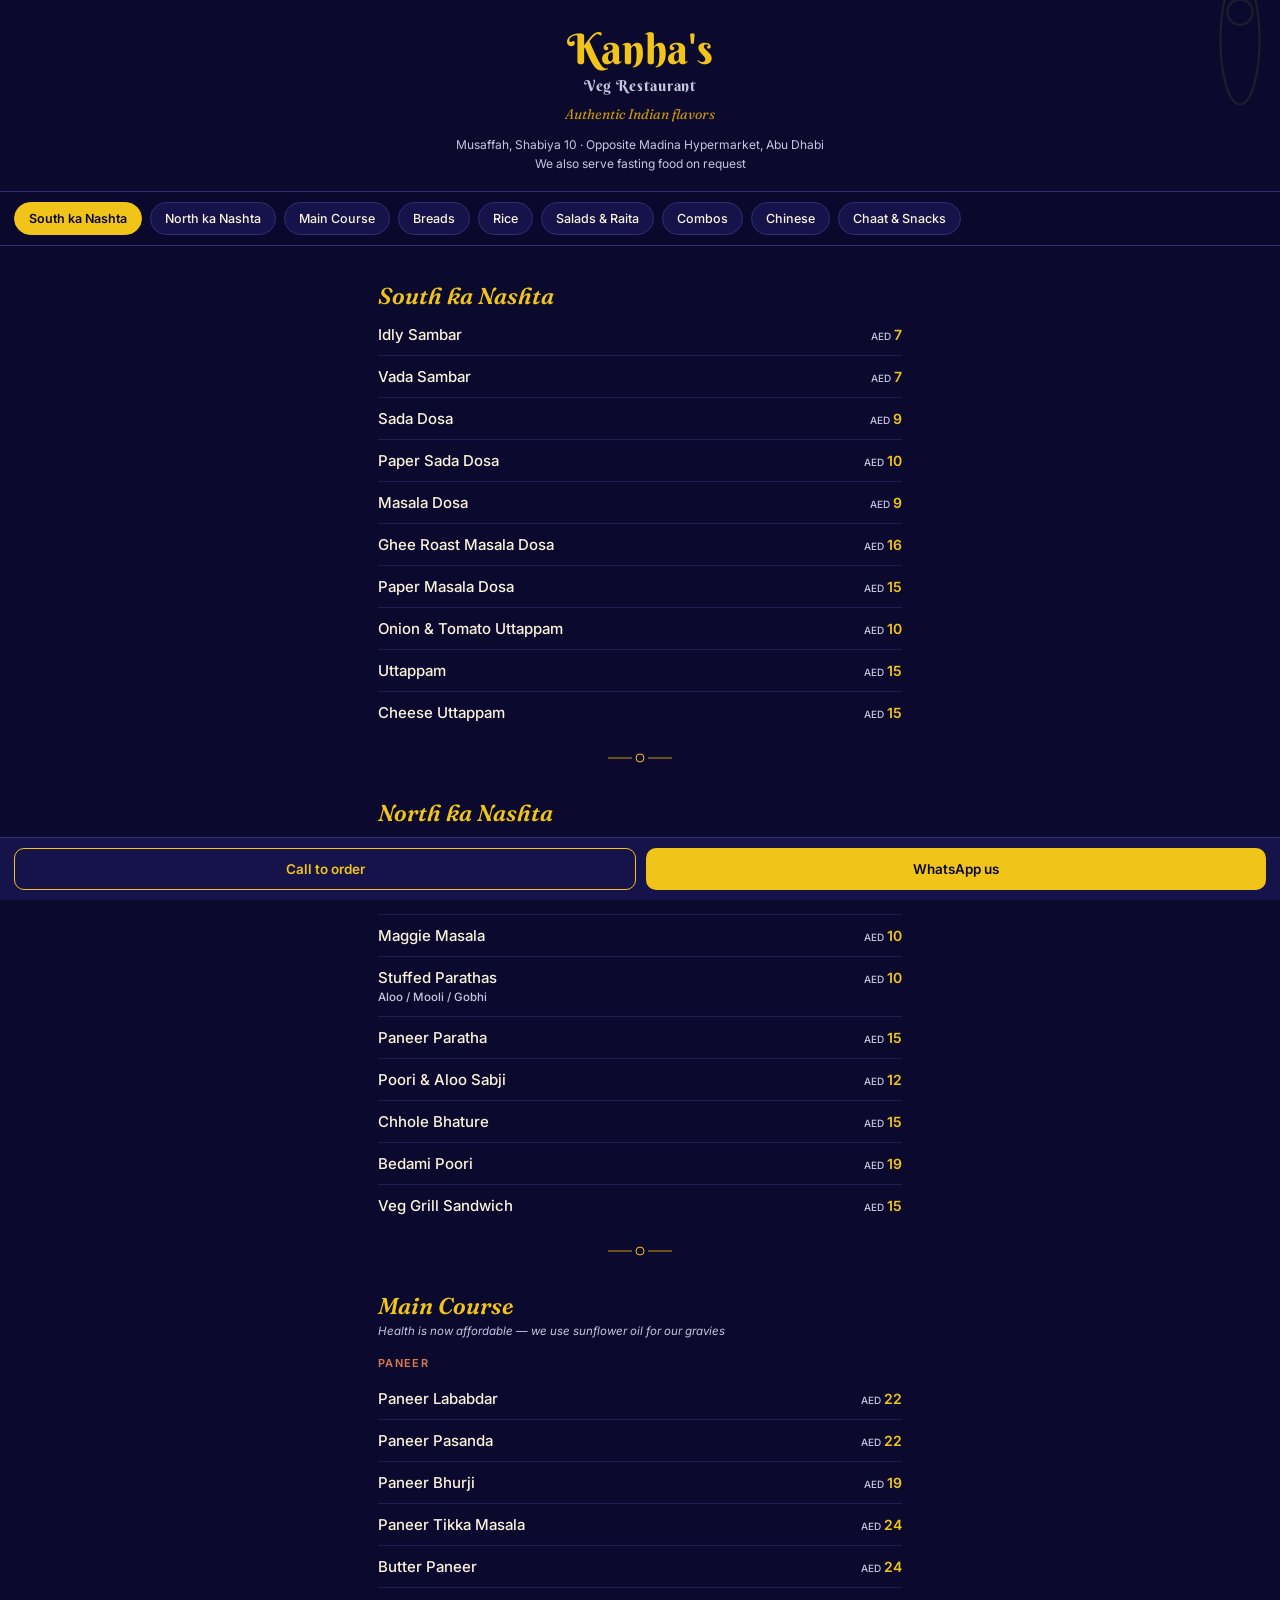
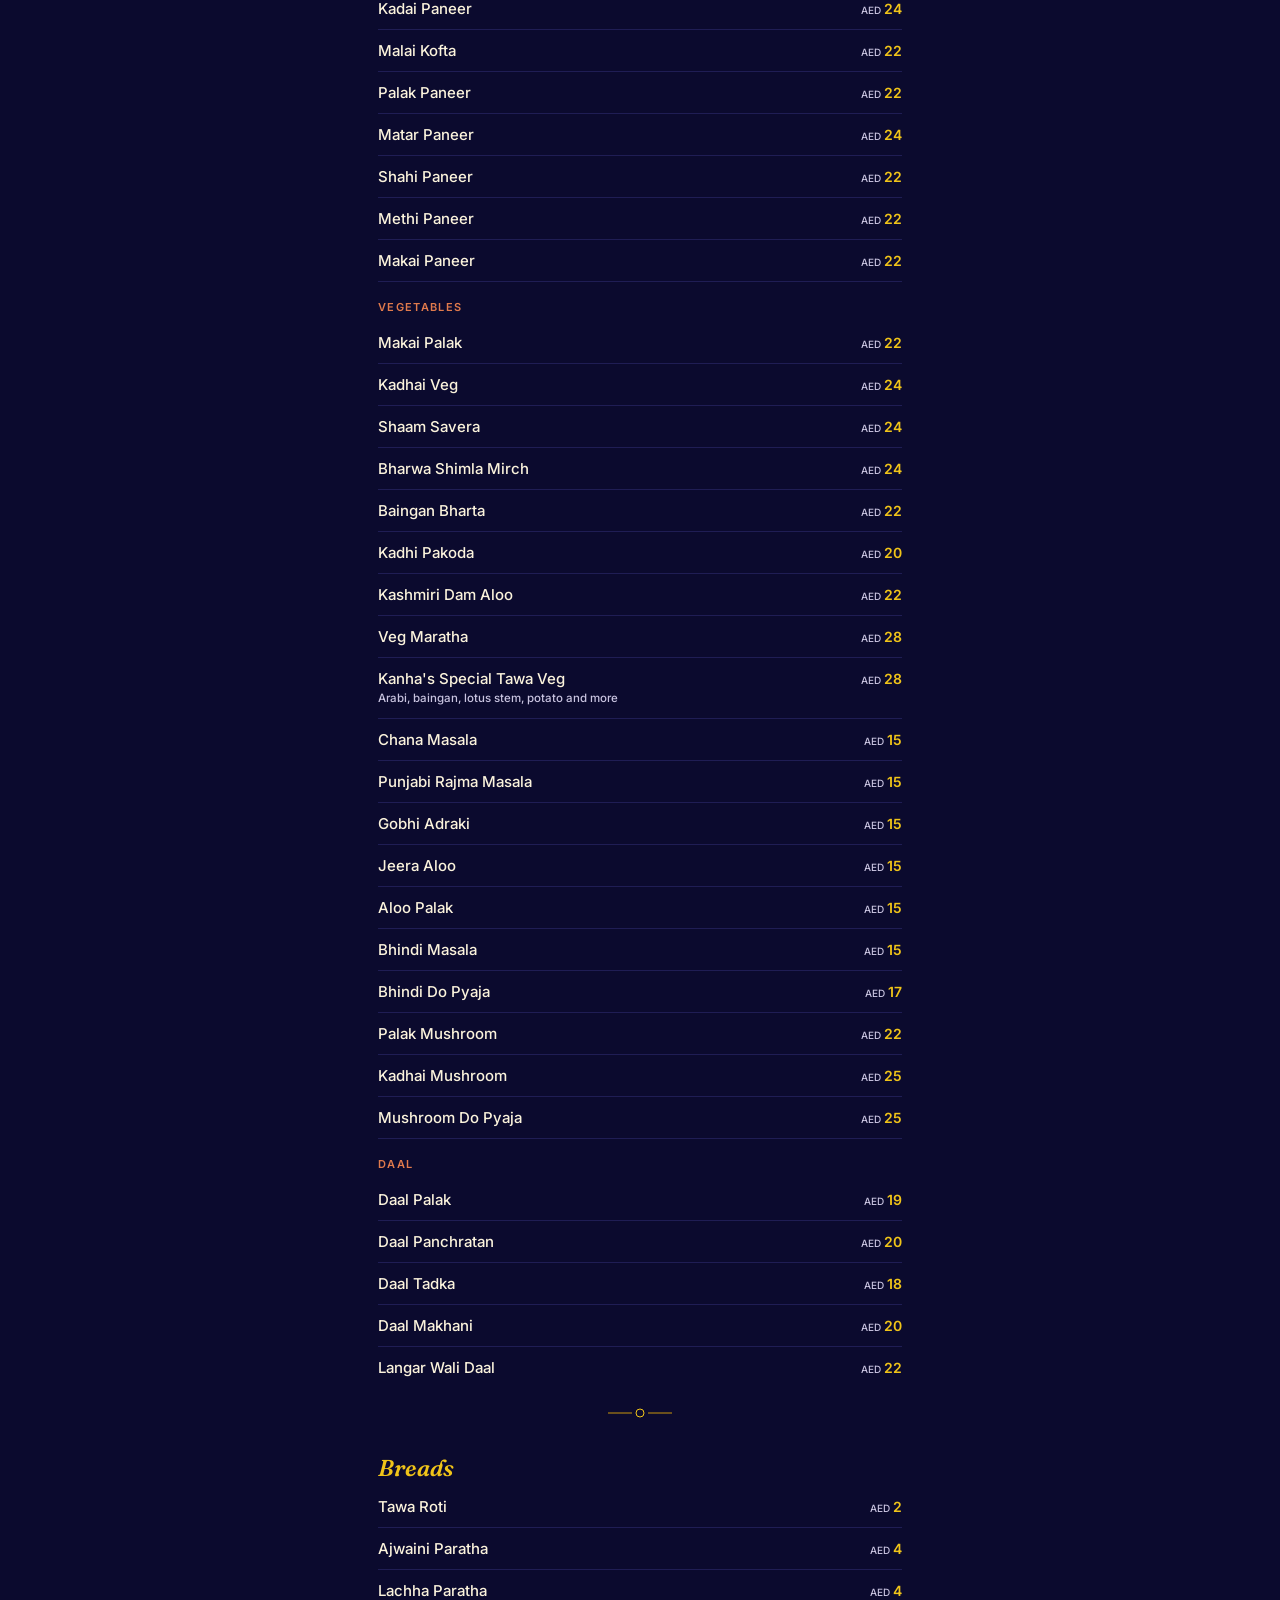
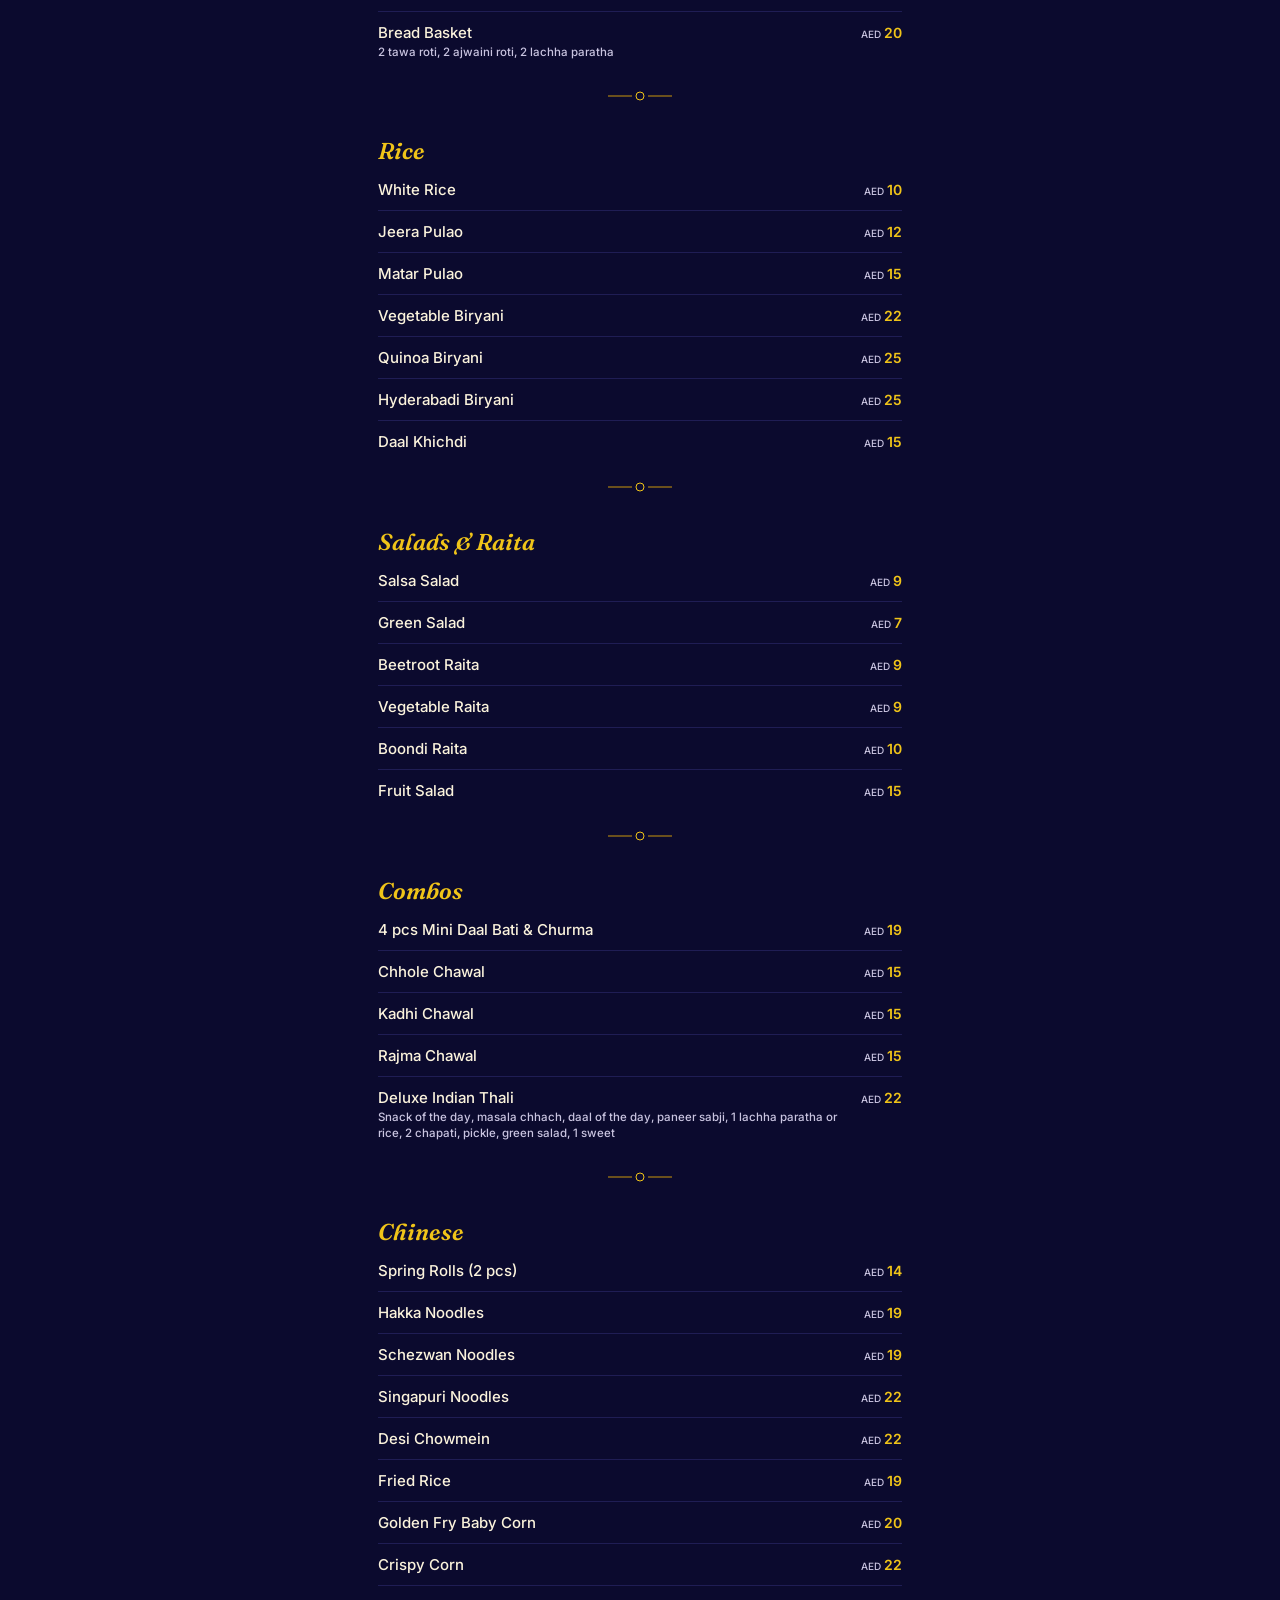
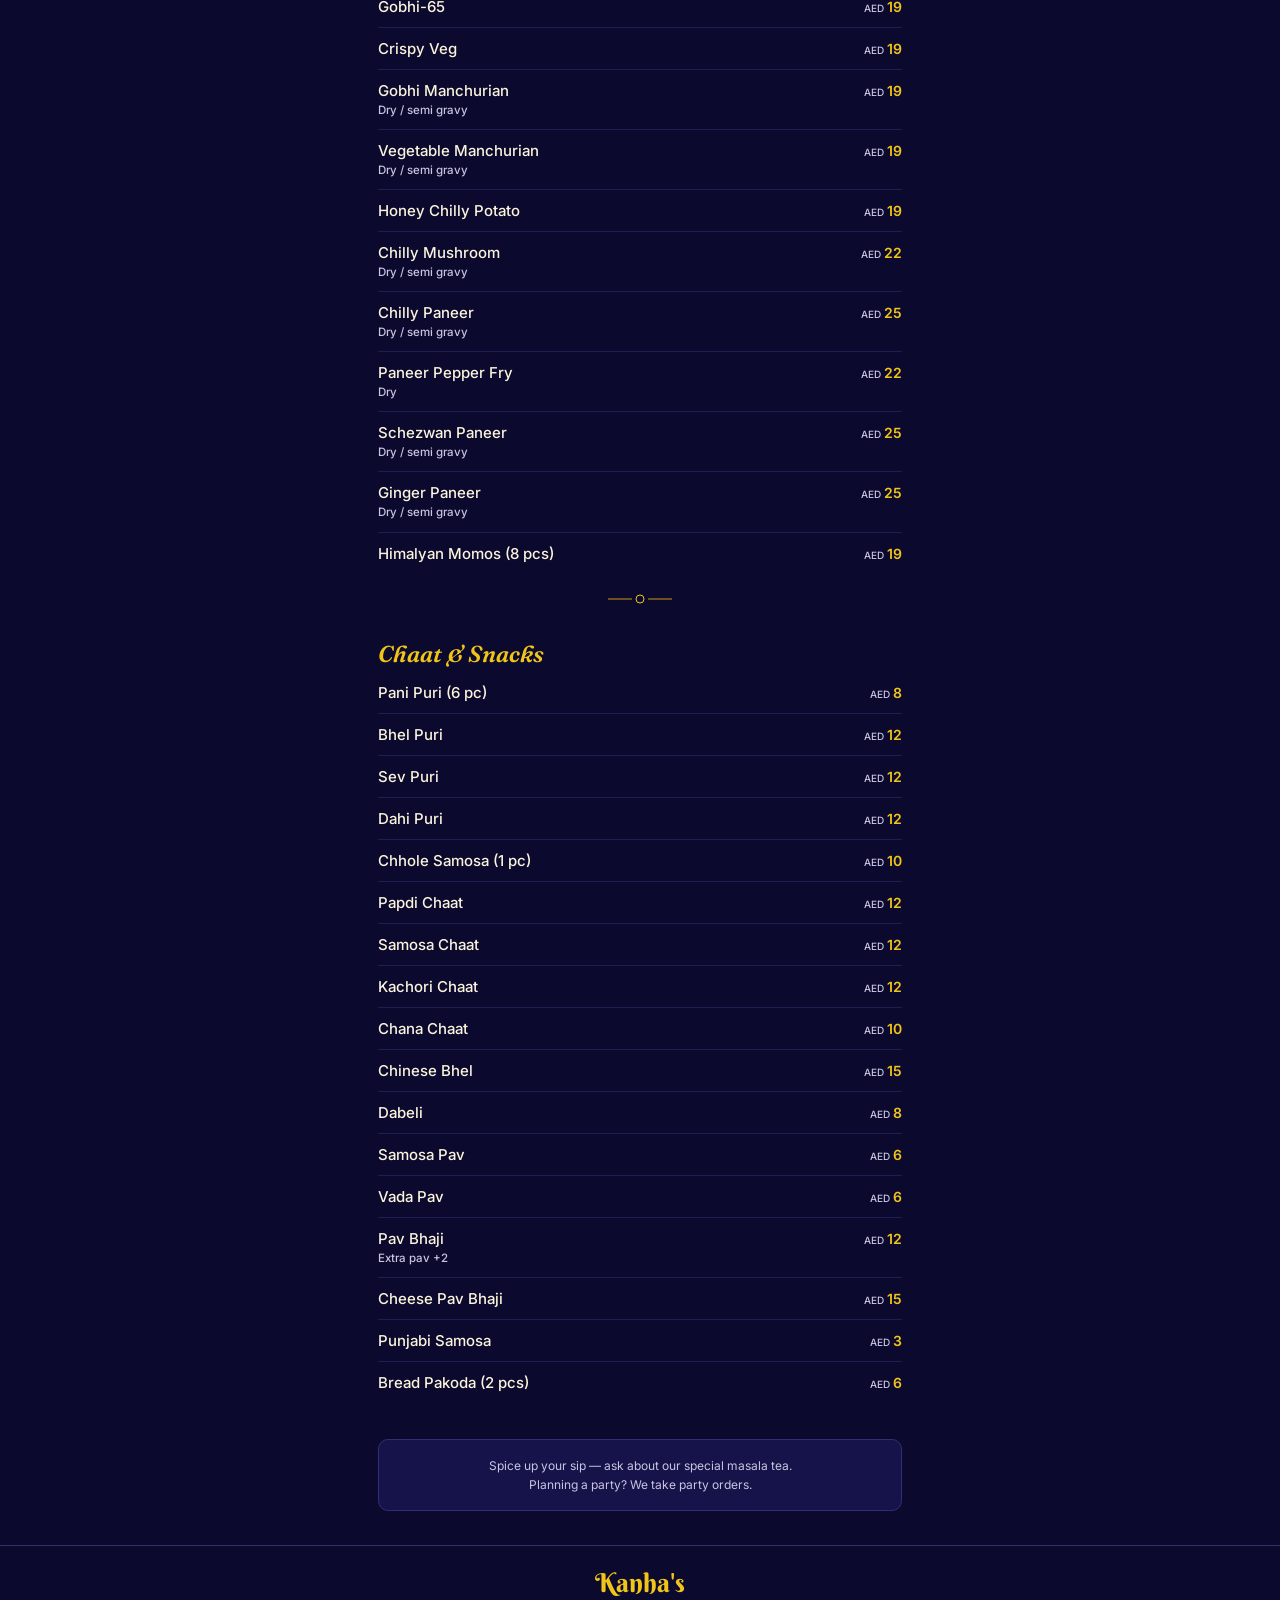
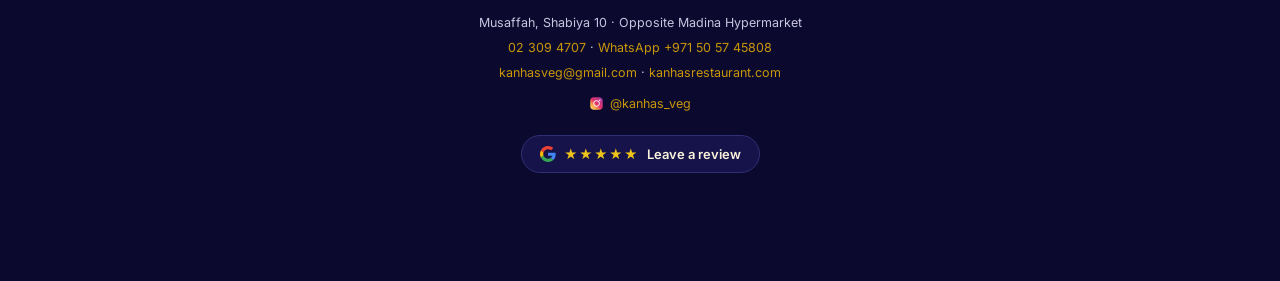
==== Index.html @ 9660e49a "Rename Index.html.html to Index.html" ====
<!DOCTYPE html>
<html lang="en">
<head>
<meta charset="UTF-8">
<meta name="viewport" content="width=device-width, initial-scale=1.0, maximum-scale=1.0">
<title>Kanha's Veg Restaurant — Menu</title>
<link rel="preconnect" href="https://fonts.googleapis.com">
<link rel="preconnect" href="https://fonts.gstatic.com" crossorigin>
<link href="https://fonts.googleapis.com/css2?family=Berkshire+Swash&family=Fraunces:ital,wght@0,500;0,600;1,500;1,600&family=Inter:wght@400;500;600;700&display=swap" rel="stylesheet">
<style>
  :root{
    --navy:#0B0A2E;
    --navy-mid:#15134A;
    --navy-line:#312F73;
    --gold:#F0C419;
    --gold-deep:#C9960A;
    --cream:#FBF3DC;
    --cream-dim:#C9C4E0;
    --coral:#E07A4C;
  }
  *{box-sizing:border-box; margin:0; padding:0;}
  html{scroll-behavior:smooth;}
  body{
    background:var(--navy);
    color:var(--cream);
    font-family:'Inter', sans-serif;
    padding-bottom:76px;
    -webkit-font-smoothing:antialiased;
  }
  a{color:inherit; text-decoration:none;}

  /* ---------- Header ---------- */
  header{
    padding:28px 20px 18px;
    text-align:center;
    border-bottom:1px solid var(--navy-line);
    position:relative;
    overflow:hidden;
  }
  .feather{
    position:absolute; top:-30px; right:-30px; width:140px; height:140px;
    opacity:0.10; pointer-events:none;
  }
  .brand-name{
    font-family:'Berkshire Swash', cursive;
    font-weight:400;
    font-size:42px;
    color:var(--gold);
    line-height:1;
  }
  .brand-sub{
    font-family:'Berkshire Swash', cursive;
    font-size:15px;
    letter-spacing:0.06em;
    text-transform:none;
    color:var(--cream-dim);
    margin-top:6px;
  }
  .brand-tagline{
    font-family:'Fraunces', serif;
    font-style:italic;
    font-size:14px;
    color:var(--gold-deep);
    margin-top:10px;
  }
  .brand-address{
    font-size:12px;
    color:var(--cream-dim);
    margin-top:12px;
    line-height:1.6;
  }

  /* ---------- Divider ---------- */
  .divider{
    display:flex; align-items:center; justify-content:center;
    padding:18px 0 6px;
  }
  .divider svg{ width:64px; height:14px; }

  /* ---------- Sticky category nav ---------- */
  nav.catnav{
    position:sticky; top:0; z-index:20;
    background:rgba(11,10,46,0.96);
    backdrop-filter:blur(6px);
    border-bottom:1px solid var(--navy-line);
    padding:10px 0;
  }
  .catnav-scroll{
    display:flex; gap:8px;
    overflow-x:auto;
    padding:0 14px;
    scrollbar-width:none;
  }
  .catnav-scroll::-webkit-scrollbar{display:none;}
  .cat-pill{
    flex:0 0 auto;
    font-size:12.5px;
    font-weight:500;
    color:var(--cream);
    background:var(--navy-mid);
    border:1px solid var(--navy-line);
    padding:8px 14px;
    border-radius:20px;
    white-space:nowrap;
  }
  .cat-pill.active{
    background:var(--gold);
    color:var(--navy);
    border-color:var(--gold);
    font-weight:600;
  }

  /* ---------- Section ---------- */
  main{ padding:8px 18px 10px; max-width:560px; margin:0 auto; }
  section.category{
    padding-top:28px;
    scroll-margin-top:64px;
  }
  .cat-header{
    display:flex; align-items:baseline; gap:10px;
    margin-bottom:4px;
  }
  .cat-title{
    font-family:'Fraunces', serif;
    font-style:italic;
    font-weight:600;
    font-size:23px;
    color:var(--gold);
  }
  .cat-note{
    font-size:11.5px;
    color:var(--cream-dim);
    margin-bottom:14px;
    font-style:italic;
  }
  .subgroup-title{
    font-size:11px;
    letter-spacing:0.12em;
    text-transform:uppercase;
    color:var(--coral);
    font-weight:600;
    margin:18px 0 8px;
  }

  .item-row{
    display:flex;
    justify-content:space-between;
    align-items:flex-start;
    gap:12px;
    padding:11px 0;
    border-bottom:1px solid rgba(49,47,115,0.55);
  }
  .item-row:last-child{ border-bottom:none; }
  .item-name{
    font-size:15px;
    font-weight:500;
    color:var(--cream);
  }
  .item-desc{
    font-size:11.5px;
    color:var(--cream-dim);
    margin-top:2px;
    line-height:1.4;
  }
  .item-price{
    font-size:14px;
    font-weight:600;
    color:var(--gold);
    white-space:nowrap;
    padding-top:1px;
  }
  .item-price::before{
    content:"AED ";
    font-size:10px;
    font-weight:500;
    color:var(--cream-dim);
  }

  /* ---------- Footer note ---------- */
  .footnote{
    margin-top:36px;
    padding:16px 14px;
    background:var(--navy-mid);
    border:1px solid var(--navy-line);
    border-radius:10px;
    font-size:12px;
    color:var(--cream-dim);
    text-align:center;
    line-height:1.6;
  }
  footer{
    margin-top:24px;
    padding:24px 20px 32px;
    text-align:center;
    border-top:1px solid var(--navy-line);
  }
  footer .brand-name{ font-size:26px; }
  .footer-links{
    margin-top:14px;
    font-size:12.5px;
    color:var(--cream-dim);
    line-height:2;
  }
  .footer-links a{ color:var(--gold-deep); }

  .insta-link{
    display:inline-flex;
    align-items:center;
    gap:6px;
    margin-top:6px;
  }
  .insta-icon{ width:15px; height:15px; flex:0 0 auto; }

  .review-badge{
    display:inline-flex;
    align-items:center;
    gap:8px;
    margin-top:16px;
    padding:10px 18px;
    background:var(--navy-mid);
    border:1px solid var(--navy-line);
    border-radius:24px;
    font-size:13px;
    font-weight:600;
    color:var(--cream);
    transition:border-color 0.2s;
  }
  .review-badge:active{ border-color:var(--gold); }
  .google-g{ width:16px; height:16px; flex:0 0 auto; }
  .review-stars{
    color:var(--gold);
    font-size:13px;
    letter-spacing:1px;
  }
  .review-text{ color:var(--cream); }

  /* ---------- Sticky bottom action bar ---------- */
  .action-bar{
    position:fixed; bottom:0; left:0; right:0; z-index:30;
    display:flex;
    background:var(--navy-mid);
    border-top:1px solid var(--navy-line);
    padding:10px 14px;
    gap:10px;
  }
  .action-btn{
    flex:1;
    display:flex; align-items:center; justify-content:center; gap:8px;
    padding:12px 0;
    border-radius:10px;
    font-size:13.5px;
    font-weight:600;
  }
  .action-btn.call{
    background:transparent;
    border:1px solid var(--gold);
    color:var(--gold);
  }
  .action-btn.whatsapp{
    background:var(--gold);
    color:var(--navy);
  }
</style>
</head>
<body>

<header>
  <svg class="feather" viewBox="0 0 100 100" fill="none" xmlns="http://www.w3.org/2000/svg">
    <ellipse cx="50" cy="50" rx="14" ry="46" stroke="#F0C419" stroke-width="1.5"/>
    <circle cx="50" cy="30" r="9" stroke="#F0C419" stroke-width="1.5"/>
  </svg>
  <div class="brand-name">Kanha's</div>
  <div class="brand-sub">Veg Restaurant</div>
  <div class="brand-tagline">Authentic Indian flavors</div>
  <div class="brand-address">
    Musaffah, Shabiya 10 &middot; Opposite Madina Hypermarket, Abu Dhabi<br>
    We also serve fasting food on request
  </div>
</header>

<nav class="catnav">
  <div class="catnav-scroll" id="catnavScroll">
    <a href="#south-nashta" class="cat-pill">South ka Nashta</a>
    <a href="#north-nashta" class="cat-pill">North ka Nashta</a>
    <a href="#main-course" class="cat-pill">Main Course</a>
    <a href="#breads" class="cat-pill">Breads</a>
    <a href="#rice" class="cat-pill">Rice</a>
    <a href="#salads" class="cat-pill">Salads &amp; Raita</a>
    <a href="#combos" class="cat-pill">Combos</a>
    <a href="#chinese" class="cat-pill">Chinese</a>
    <a href="#chaat" class="cat-pill">Chaat &amp; Snacks</a>
  </div>
</nav>

<main>

  <section class="category" id="south-nashta">
    <div class="cat-header"><span class="cat-title">South ka Nashta</span></div>
    <div class="item-row"><span class="item-name">Idly Sambar</span><span class="item-price">7</span></div>
    <div class="item-row"><span class="item-name">Vada Sambar</span><span class="item-price">7</span></div>
    <div class="item-row"><span class="item-name">Sada Dosa</span><span class="item-price">9</span></div>
    <div class="item-row"><span class="item-name">Paper Sada Dosa</span><span class="item-price">10</span></div>
    <div class="item-row"><span class="item-name">Masala Dosa</span><span class="item-price">9</span></div>
    <div class="item-row"><span class="item-name">Ghee Roast Masala Dosa</span><span class="item-price">16</span></div>
    <div class="item-row"><span class="item-name">Paper Masala Dosa</span><span class="item-price">15</span></div>
    <div class="item-row"><span class="item-name">Onion &amp; Tomato Uttappam</span><span class="item-price">10</span></div>
    <div class="item-row"><span class="item-name">Uttappam</span><span class="item-price">15</span></div>
    <div class="item-row"><span class="item-name">Cheese Uttappam</span><span class="item-price">15</span></div>
  </section>

  <div class="divider"><svg viewBox="0 0 64 14"><path d="M0 7 H24 M40 7 H64" stroke="#C9960A" stroke-width="1"/><circle cx="32" cy="7" r="4" fill="none" stroke="#F0C419" stroke-width="1"/></svg></div>

  <section class="category" id="north-nashta">
    <div class="cat-header"><span class="cat-title">North ka Nashta</span></div>
    <div class="item-row"><span class="item-name">Indori Poha</span><span class="item-price">12</span></div>
    <div class="item-row"><span class="item-name">Sevai Khichdi</span><span class="item-price">12</span></div>
    <div class="item-row"><span class="item-name">Maggie Masala</span><span class="item-price">10</span></div>
    <div class="item-row"><span class="item-name">Stuffed Parathas<div class="item-desc">Aloo / Mooli / Gobhi</div></span><span class="item-price">10</span></div>
    <div class="item-row"><span class="item-name">Paneer Paratha</span><span class="item-price">15</span></div>
    <div class="item-row"><span class="item-name">Poori &amp; Aloo Sabji</span><span class="item-price">12</span></div>
    <div class="item-row"><span class="item-name">Chhole Bhature</span><span class="item-price">15</span></div>
    <div class="item-row"><span class="item-name">Bedami Poori</span><span class="item-price">19</span></div>
    <div class="item-row"><span class="item-name">Veg Grill Sandwich</span><span class="item-price">15</span></div>
  </section>

  <div class="divider"><svg viewBox="0 0 64 14"><path d="M0 7 H24 M40 7 H64" stroke="#C9960A" stroke-width="1"/><circle cx="32" cy="7" r="4" fill="none" stroke="#F0C419" stroke-width="1"/></svg></div>

  <section class="category" id="main-course">
    <div class="cat-header"><span class="cat-title">Main Course</span></div>
    <div class="cat-note">Health is now affordable — we use sunflower oil for our gravies</div>

    <div class="subgroup-title">Paneer</div>
    <div class="item-row"><span class="item-name">Paneer Lababdar</span><span class="item-price">22</span></div>
    <div class="item-row"><span class="item-name">Paneer Pasanda</span><span class="item-price">22</span></div>
    <div class="item-row"><span class="item-name">Paneer Bhurji</span><span class="item-price">19</span></div>
    <div class="item-row"><span class="item-name">Paneer Tikka Masala</span><span class="item-price">24</span></div>
    <div class="item-row"><span class="item-name">Butter Paneer</span><span class="item-price">24</span></div>
    <div class="item-row"><span class="item-name">Kadai Paneer</span><span class="item-price">24</span></div>
    <div class="item-row"><span class="item-name">Malai Kofta</span><span class="item-price">22</span></div>
    <div class="item-row"><span class="item-name">Palak Paneer</span><span class="item-price">22</span></div>
    <div class="item-row"><span class="item-name">Matar Paneer</span><span class="item-price">24</span></div>
    <div class="item-row"><span class="item-name">Shahi Paneer</span><span class="item-price">22</span></div>
    <div class="item-row"><span class="item-name">Methi Paneer</span><span class="item-price">22</span></div>
    <div class="item-row"><span class="item-name">Makai Paneer</span><span class="item-price">22</span></div>

    <div class="subgroup-title">Vegetables</div>
    <div class="item-row"><span class="item-name">Makai Palak</span><span class="item-price">22</span></div>
    <div class="item-row"><span class="item-name">Kadhai Veg</span><span class="item-price">24</span></div>
    <div class="item-row"><span class="item-name">Shaam Savera</span><span class="item-price">24</span></div>
    <div class="item-row"><span class="item-name">Bharwa Shimla Mirch</span><span class="item-price">24</span></div>
    <div class="item-row"><span class="item-name">Baingan Bharta</span><span class="item-price">22</span></div>
    <div class="item-row"><span class="item-name">Kadhi Pakoda</span><span class="item-price">20</span></div>
    <div class="item-row"><span class="item-name">Kashmiri Dam Aloo</span><span class="item-price">22</span></div>
    <div class="item-row"><span class="item-name">Veg Maratha</span><span class="item-price">28</span></div>
    <div class="item-row"><span class="item-name">Kanha's Special Tawa Veg<div class="item-desc">Arabi, baingan, lotus stem, potato and more</div></span><span class="item-price">28</span></div>
    <div class="item-row"><span class="item-name">Chana Masala</span><span class="item-price">15</span></div>
    <div class="item-row"><span class="item-name">Punjabi Rajma Masala</span><span class="item-price">15</span></div>
    <div class="item-row"><span class="item-name">Gobhi Adraki</span><span class="item-price">15</span></div>
    <div class="item-row"><span class="item-name">Jeera Aloo</span><span class="item-price">15</span></div>
    <div class="item-row"><span class="item-name">Aloo Palak</span><span class="item-price">15</span></div>
    <div class="item-row"><span class="item-name">Bhindi Masala</span><span class="item-price">15</span></div>
    <div class="item-row"><span class="item-name">Bhindi Do Pyaja</span><span class="item-price">17</span></div>
    <div class="item-row"><span class="item-name">Palak Mushroom</span><span class="item-price">22</span></div>
    <div class="item-row"><span class="item-name">Kadhai Mushroom</span><span class="item-price">25</span></div>
    <div class="item-row"><span class="item-name">Mushroom Do Pyaja</span><span class="item-price">25</span></div>

    <div class="subgroup-title">Daal</div>
    <div class="item-row"><span class="item-name">Daal Palak</span><span class="item-price">19</span></div>
    <div class="item-row"><span class="item-name">Daal Panchratan</span><span class="item-price">20</span></div>
    <div class="item-row"><span class="item-name">Daal Tadka</span><span class="item-price">18</span></div>
    <div class="item-row"><span class="item-name">Daal Makhani</span><span class="item-price">20</span></div>
    <div class="item-row"><span class="item-name">Langar Wali Daal</span><span class="item-price">22</span></div>
  </section>

  <div class="divider"><svg viewBox="0 0 64 14"><path d="M0 7 H24 M40 7 H64" stroke="#C9960A" stroke-width="1"/><circle cx="32" cy="7" r="4" fill="none" stroke="#F0C419" stroke-width="1"/></svg></div>

  <section class="category" id="breads">
    <div class="cat-header"><span class="cat-title">Breads</span></div>
    <div class="item-row"><span class="item-name">Tawa Roti</span><span class="item-price">2</span></div>
    <div class="item-row"><span class="item-name">Ajwaini Paratha</span><span class="item-price">4</span></div>
    <div class="item-row"><span class="item-name">Lachha Paratha</span><span class="item-price">4</span></div>
    <div class="item-row"><span class="item-name">Bread Basket<div class="item-desc">2 tawa roti, 2 ajwaini roti, 2 lachha paratha</div></span><span class="item-price">20</span></div>
  </section>

  <div class="divider"><svg viewBox="0 0 64 14"><path d="M0 7 H24 M40 7 H64" stroke="#C9960A" stroke-width="1"/><circle cx="32" cy="7" r="4" fill="none" stroke="#F0C419" stroke-width="1"/></svg></div>

  <section class="category" id="rice">
    <div class="cat-header"><span class="cat-title">Rice</span></div>
    <div class="item-row"><span class="item-name">White Rice</span><span class="item-price">10</span></div>
    <div class="item-row"><span class="item-name">Jeera Pulao</span><span class="item-price">12</span></div>
    <div class="item-row"><span class="item-name">Matar Pulao</span><span class="item-price">15</span></div>
    <div class="item-row"><span class="item-name">Vegetable Biryani</span><span class="item-price">22</span></div>
    <div class="item-row"><span class="item-name">Quinoa Biryani</span><span class="item-price">25</span></div>
    <div class="item-row"><span class="item-name">Hyderabadi Biryani</span><span class="item-price">25</span></div>
    <div class="item-row"><span class="item-name">Daal Khichdi</span><span class="item-price">15</span></div>
  </section>

  <div class="divider"><svg viewBox="0 0 64 14"><path d="M0 7 H24 M40 7 H64" stroke="#C9960A" stroke-width="1"/><circle cx="32" cy="7" r="4" fill="none" stroke="#F0C419" stroke-width="1"/></svg></div>

  <section class="category" id="salads">
    <div class="cat-header"><span class="cat-title">Salads &amp; Raita</span></div>
    <div class="item-row"><span class="item-name">Salsa Salad</span><span class="item-price">9</span></div>
    <div class="item-row"><span class="item-name">Green Salad</span><span class="item-price">7</span></div>
    <div class="item-row"><span class="item-name">Beetroot Raita</span><span class="item-price">9</span></div>
    <div class="item-row"><span class="item-name">Vegetable Raita</span><span class="item-price">9</span></div>
    <div class="item-row"><span class="item-name">Boondi Raita</span><span class="item-price">10</span></div>
    <div class="item-row"><span class="item-name">Fruit Salad</span><span class="item-price">15</span></div>
  </section>

  <div class="divider"><svg viewBox="0 0 64 14"><path d="M0 7 H24 M40 7 H64" stroke="#C9960A" stroke-width="1"/><circle cx="32" cy="7" r="4" fill="none" stroke="#F0C419" stroke-width="1"/></svg></div>

  <section class="category" id="combos">
    <div class="cat-header"><span class="cat-title">Combos</span></div>
    <div class="item-row"><span class="item-name">4 pcs Mini Daal Bati &amp; Churma</span><span class="item-price">19</span></div>
    <div class="item-row"><span class="item-name">Chhole Chawal</span><span class="item-price">15</span></div>
    <div class="item-row"><span class="item-name">Kadhi Chawal</span><span class="item-price">15</span></div>
    <div class="item-row"><span class="item-name">Rajma Chawal</span><span class="item-price">15</span></div>
    <div class="item-row"><span class="item-name">Deluxe Indian Thali<div class="item-desc">Snack of the day, masala chhach, daal of the day, paneer sabji, 1 lachha paratha or rice, 2 chapati, pickle, green salad, 1 sweet</div></span><span class="item-price">22</span></div>
  </section>

  <div class="divider"><svg viewBox="0 0 64 14"><path d="M0 7 H24 M40 7 H64" stroke="#C9960A" stroke-width="1"/><circle cx="32" cy="7" r="4" fill="none" stroke="#F0C419" stroke-width="1"/></svg></div>

  <section class="category" id="chinese">
    <div class="cat-header"><span class="cat-title">Chinese</span></div>
    <div class="item-row"><span class="item-name">Spring Rolls (2 pcs)</span><span class="item-price">14</span></div>
    <div class="item-row"><span class="item-name">Hakka Noodles</span><span class="item-price">19</span></div>
    <div class="item-row"><span class="item-name">Schezwan Noodles</span><span class="item-price">19</span></div>
    <div class="item-row"><span class="item-name">Singapuri Noodles</span><span class="item-price">22</span></div>
    <div class="item-row"><span class="item-name">Desi Chowmein</span><span class="item-price">22</span></div>
    <div class="item-row"><span class="item-name">Fried Rice</span><span class="item-price">19</span></div>
    <div class="item-row"><span class="item-name">Golden Fry Baby Corn</span><span class="item-price">20</span></div>
    <div class="item-row"><span class="item-name">Crispy Corn</span><span class="item-price">22</span></div>
    <div class="item-row"><span class="item-name">Gobhi-65</span><span class="item-price">19</span></div>
    <div class="item-row"><span class="item-name">Crispy Veg</span><span class="item-price">19</span></div>
    <div class="item-row"><span class="item-name">Gobhi Manchurian<div class="item-desc">Dry / semi gravy</div></span><span class="item-price">19</span></div>
    <div class="item-row"><span class="item-name">Vegetable Manchurian<div class="item-desc">Dry / semi gravy</div></span><span class="item-price">19</span></div>
    <div class="item-row"><span class="item-name">Honey Chilly Potato</span><span class="item-price">19</span></div>
    <div class="item-row"><span class="item-name">Chilly Mushroom<div class="item-desc">Dry / semi gravy</div></span><span class="item-price">22</span></div>
    <div class="item-row"><span class="item-name">Chilly Paneer<div class="item-desc">Dry / semi gravy</div></span><span class="item-price">25</span></div>
    <div class="item-row"><span class="item-name">Paneer Pepper Fry<div class="item-desc">Dry</div></span><span class="item-price">22</span></div>
    <div class="item-row"><span class="item-name">Schezwan Paneer<div class="item-desc">Dry / semi gravy</div></span><span class="item-price">25</span></div>
    <div class="item-row"><span class="item-name">Ginger Paneer<div class="item-desc">Dry / semi gravy</div></span><span class="item-price">25</span></div>
    <div class="item-row"><span class="item-name">Himalyan Momos (8 pcs)</span><span class="item-price">19</span></div>
  </section>

  <div class="divider"><svg viewBox="0 0 64 14"><path d="M0 7 H24 M40 7 H64" stroke="#C9960A" stroke-width="1"/><circle cx="32" cy="7" r="4" fill="none" stroke="#F0C419" stroke-width="1"/></svg></div>

  <section class="category" id="chaat">
    <div class="cat-header"><span class="cat-title">Chaat &amp; Snacks</span></div>
    <div class="item-row"><span class="item-name">Pani Puri (6 pc)</span><span class="item-price">8</span></div>
    <div class="item-row"><span class="item-name">Bhel Puri</span><span class="item-price">12</span></div>
    <div class="item-row"><span class="item-name">Sev Puri</span><span class="item-price">12</span></div>
    <div class="item-row"><span class="item-name">Dahi Puri</span><span class="item-price">12</span></div>
    <div class="item-row"><span class="item-name">Chhole Samosa (1 pc)</span><span class="item-price">10</span></div>
    <div class="item-row"><span class="item-name">Papdi Chaat</span><span class="item-price">12</span></div>
    <div class="item-row"><span class="item-name">Samosa Chaat</span><span class="item-price">12</span></div>
    <div class="item-row"><span class="item-name">Kachori Chaat</span><span class="item-price">12</span></div>
    <div class="item-row"><span class="item-name">Chana Chaat</span><span class="item-price">10</span></div>
    <div class="item-row"><span class="item-name">Chinese Bhel</span><span class="item-price">15</span></div>
    <div class="item-row"><span class="item-name">Dabeli</span><span class="item-price">8</span></div>
    <div class="item-row"><span class="item-name">Samosa Pav</span><span class="item-price">6</span></div>
    <div class="item-row"><span class="item-name">Vada Pav</span><span class="item-price">6</span></div>
    <div class="item-row"><span class="item-name">Pav Bhaji<div class="item-desc">Extra pav +2</div></span><span class="item-price">12</span></div>
    <div class="item-row"><span class="item-name">Cheese Pav Bhaji</span><span class="item-price">15</span></div>
    <div class="item-row"><span class="item-name">Punjabi Samosa</span><span class="item-price">3</span></div>
    <div class="item-row"><span class="item-name">Bread Pakoda (2 pcs)</span><span class="item-price">6</span></div>
  </section>

  <div class="footnote">
    Spice up your sip — ask about our special masala tea.<br>
    Planning a party? We take party orders.
  </div>

</main>

<footer>
  <div class="brand-name">Kanha's</div>
  <div class="footer-links">
    Musaffah, Shabiya 10 &middot; Opposite Madina Hypermarket<br>
    <a href="tel:+97123094707">02 309 4707</a> &middot; <a href="https://wa.me/971505745808">WhatsApp +971 50 57 45808</a><br>
    <a href="mailto:kanhasveg@gmail.com">kanhasveg@gmail.com</a> &middot; <a href="https://www.kanhasrestaurant.com">kanhasrestaurant.com</a><br>
    <a class="insta-link" href="https://instagram.com/kanhas_veg">
      <svg class="insta-icon" viewBox="0 0 24 24" xmlns="http://www.w3.org/2000/svg">
        <defs>
          <linearGradient id="instaGrad" x1="0%" y1="100%" x2="100%" y2="0%">
            <stop offset="0%" stop-color="#FFDC80"/>
            <stop offset="25%" stop-color="#FCAF45"/>
            <stop offset="50%" stop-color="#E1306C"/>
            <stop offset="75%" stop-color="#C13584"/>
            <stop offset="100%" stop-color="#833AB4"/>
          </linearGradient>
        </defs>
        <rect x="2" y="2" width="20" height="20" rx="6" fill="url(#instaGrad)"/>
        <circle cx="12" cy="12" r="4.6" fill="none" stroke="#fff" stroke-width="1.6"/>
        <circle cx="17.2" cy="6.8" r="1.15" fill="#fff"/>
      </svg>
      <span>@kanhas_veg</span>
    </a>
  </div>

  <a class="review-badge" href="https://g.page/r/CWvYuld3-ofTEAI/review" target="_blank" rel="noopener">
    <svg class="google-g" viewBox="0 0 48 48" xmlns="http://www.w3.org/2000/svg">
      <path fill="#EA4335" d="M24 9.5c3.54 0 6.71 1.22 9.21 3.6l6.85-6.85C35.9 2.38 30.47 0 24 0 14.62 0 6.51 5.38 2.56 13.22l7.98 6.19C12.43 13.72 17.74 9.5 24 9.5z"/>
      <path fill="#4285F4" d="M46.98 24.55c0-1.57-.15-3.09-.38-4.55H24v9.02h12.94c-.58 2.9-2.26 5.36-4.78 7.18l7.73 6c4.51-4.18 7.09-10.36 7.09-17.65z"/>
      <path fill="#FBBC05" d="M10.53 28.59c-.48-1.45-.76-2.99-.76-4.59s.27-3.14.76-4.59l-7.98-6.19C.92 16.46 0 20.12 0 24c0 3.88.92 7.54 2.56 10.78l7.97-6.19z"/>
      <path fill="#34A853" d="M24 48c6.48 0 11.93-2.13 15.89-5.81l-7.73-6c-2.15 1.45-4.92 2.3-8.16 2.3-6.26 0-11.57-4.22-13.47-9.91l-7.98 6.19C6.51 42.62 14.62 48 24 48z"/>
    </svg>
    <span class="review-stars">&#9733;&#9733;&#9733;&#9733;&#9733;</span>
    <span class="review-text">Leave a review</span>
  </a>
</footer>

<div class="action-bar">
  <a class="action-btn call" href="tel:+97123094707">Call to order</a>
  <a class="action-btn whatsapp" href="https://wa.me/971505745808">WhatsApp us</a>
</div>

<script>
  const pills = document.querySelectorAll('.cat-pill');
  const sections = document.querySelectorAll('section.category');
  const observer = new IntersectionObserver((entries) => {
    entries.forEach(entry => {
      if (entry.isIntersecting) {
        const id = entry.target.id;
        pills.forEach(p => p.classList.remove('active'));
        const match = document.querySelector('.cat-pill[href="#' + id + '"]');
        if (match) {
          match.classList.add('active');
          match.scrollIntoView({ behavior: 'smooth', inline: 'center', block: 'nearest' });
        }
      }
    });
  }, { rootMargin: '-64px 0px -70% 0px' });
  sections.forEach(s => observer.observe(s));
</script>

</body>
</html>
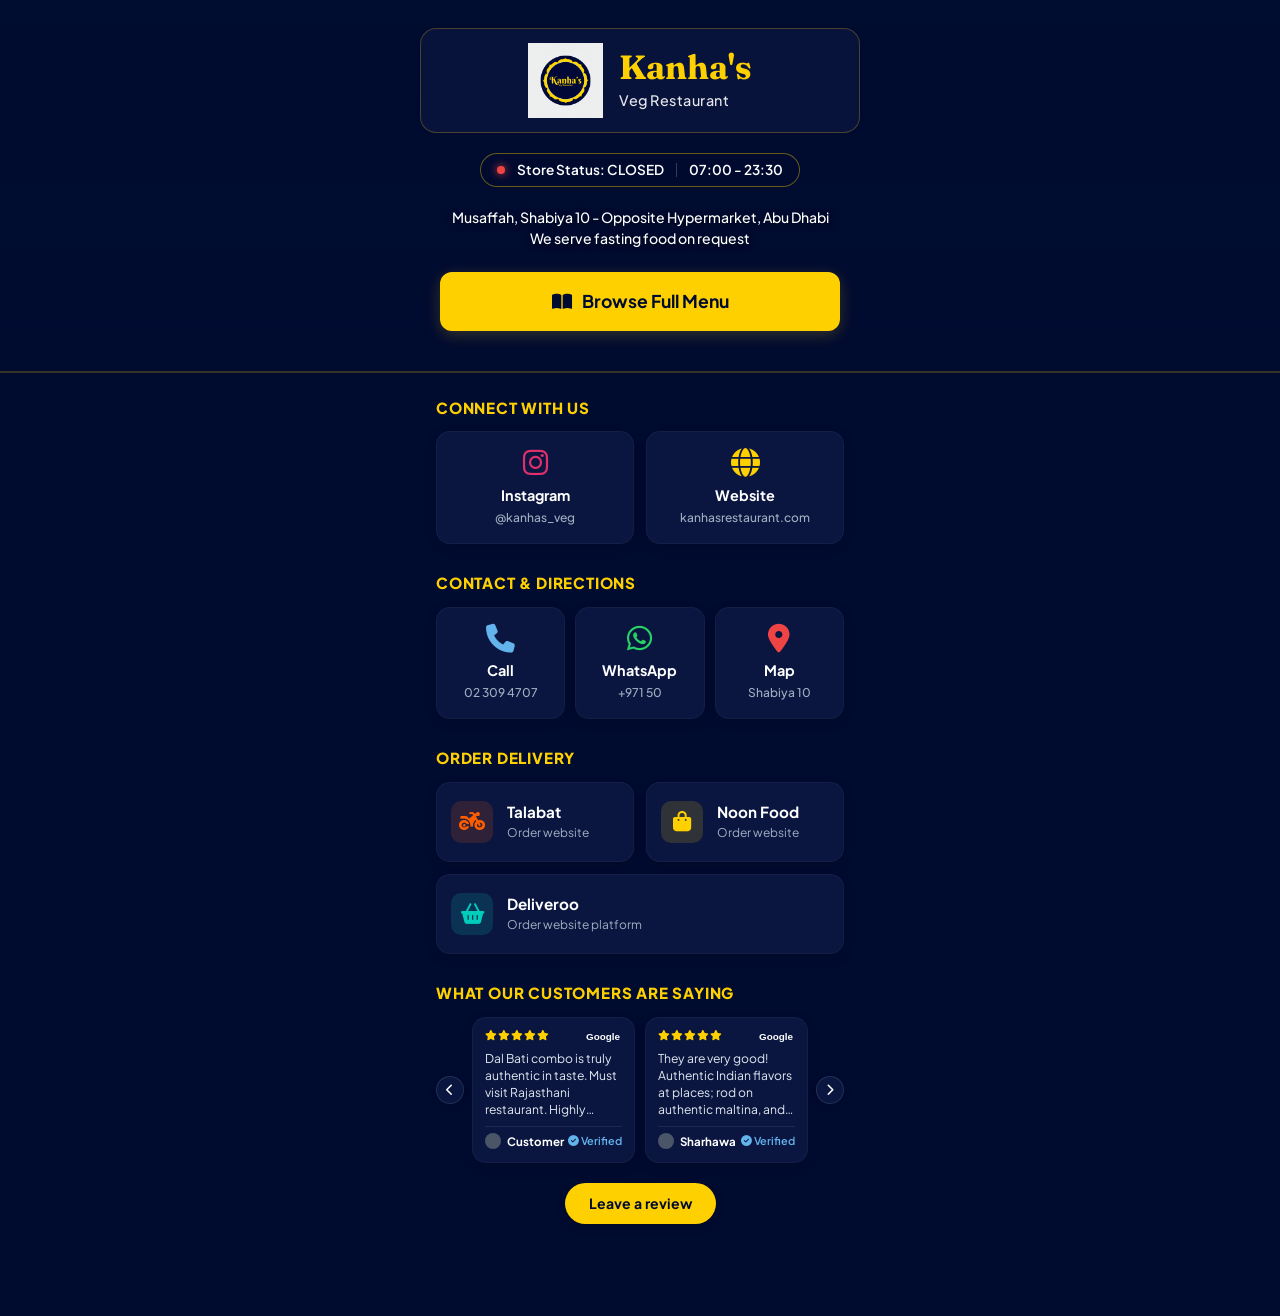
==== commit 36b6710c: "Add files via upload" ====
--- a/Index.html
+++ b/Index.html
@@ -1,538 +1,627 @@
-<!DOCTYPE html>
-<html lang="en">
-<head>
-<meta charset="UTF-8">
-<meta name="viewport" content="width=device-width, initial-scale=1.0, maximum-scale=1.0">
-<title>Kanha's Veg Restaurant — Menu</title>
-<link rel="preconnect" href="https://fonts.googleapis.com">
-<link rel="preconnect" href="https://fonts.gstatic.com" crossorigin>
-<link href="https://fonts.googleapis.com/css2?family=Berkshire+Swash&family=Fraunces:ital,wght@0,500;0,600;1,500;1,600&family=Inter:wght@400;500;600;700&display=swap" rel="stylesheet">
-<style>
-  :root{
-    --navy:#0B0A2E;
-    --navy-mid:#15134A;
-    --navy-line:#312F73;
-    --gold:#F0C419;
-    --gold-deep:#C9960A;
-    --cream:#FBF3DC;
-    --cream-dim:#C9C4E0;
-    --coral:#E07A4C;
-  }
-  *{box-sizing:border-box; margin:0; padding:0;}
-  html{scroll-behavior:smooth;}
-  body{
-    background:var(--navy);
-    color:var(--cream);
-    font-family:'Inter', sans-serif;
-    padding-bottom:76px;
-    -webkit-font-smoothing:antialiased;
-  }
-  a{color:inherit; text-decoration:none;}
-
-  /* ---------- Header ---------- */
-  header{
-    padding:28px 20px 18px;
-    text-align:center;
-    border-bottom:1px solid var(--navy-line);
-    position:relative;
-    overflow:hidden;
-  }
-  .feather{
-    position:absolute; top:-30px; right:-30px; width:140px; height:140px;
-    opacity:0.10; pointer-events:none;
-  }
-  .brand-name{
-    font-family:'Berkshire Swash', cursive;
-    font-weight:400;
-    font-size:42px;
-    color:var(--gold);
-    line-height:1;
-  }
-  .brand-sub{
-    font-family:'Berkshire Swash', cursive;
-    font-size:15px;
-    letter-spacing:0.06em;
-    text-transform:none;
-    color:var(--cream-dim);
-    margin-top:6px;
-  }
-  .brand-tagline{
-    font-family:'Fraunces', serif;
-    font-style:italic;
-    font-size:14px;
-    color:var(--gold-deep);
-    margin-top:10px;
-  }
-  .brand-address{
-    font-size:12px;
-    color:var(--cream-dim);
-    margin-top:12px;
-    line-height:1.6;
-  }
-
-  /* ---------- Divider ---------- */
-  .divider{
-    display:flex; align-items:center; justify-content:center;
-    padding:18px 0 6px;
-  }
-  .divider svg{ width:64px; height:14px; }
-
-  /* ---------- Sticky category nav ---------- */
-  nav.catnav{
-    position:sticky; top:0; z-index:20;
-    background:rgba(11,10,46,0.96);
-    backdrop-filter:blur(6px);
-    border-bottom:1px solid var(--navy-line);
-    padding:10px 0;
-  }
-  .catnav-scroll{
-    display:flex; gap:8px;
-    overflow-x:auto;
-    padding:0 14px;
-    scrollbar-width:none;
-  }
-  .catnav-scroll::-webkit-scrollbar{display:none;}
-  .cat-pill{
-    flex:0 0 auto;
-    font-size:12.5px;
-    font-weight:500;
-    color:var(--cream);
-    background:var(--navy-mid);
-    border:1px solid var(--navy-line);
-    padding:8px 14px;
-    border-radius:20px;
-    white-space:nowrap;
-  }
-  .cat-pill.active{
-    background:var(--gold);
-    color:var(--navy);
-    border-color:var(--gold);
-    font-weight:600;
-  }
-
-  /* ---------- Section ---------- */
-  main{ padding:8px 18px 10px; max-width:560px; margin:0 auto; }
-  section.category{
-    padding-top:28px;
-    scroll-margin-top:64px;
-  }
-  .cat-header{
-    display:flex; align-items:baseline; gap:10px;
-    margin-bottom:4px;
-  }
-  .cat-title{
-    font-family:'Fraunces', serif;
-    font-style:italic;
-    font-weight:600;
-    font-size:23px;
-    color:var(--gold);
-  }
-  .cat-note{
-    font-size:11.5px;
-    color:var(--cream-dim);
-    margin-bottom:14px;
-    font-style:italic;
-  }
-  .subgroup-title{
-    font-size:11px;
-    letter-spacing:0.12em;
-    text-transform:uppercase;
-    color:var(--coral);
-    font-weight:600;
-    margin:18px 0 8px;
-  }
-
-  .item-row{
-    display:flex;
-    justify-content:space-between;
-    align-items:flex-start;
-    gap:12px;
-    padding:11px 0;
-    border-bottom:1px solid rgba(49,47,115,0.55);
-  }
-  .item-row:last-child{ border-bottom:none; }
-  .item-name{
-    font-size:15px;
-    font-weight:500;
-    color:var(--cream);
-  }
-  .item-desc{
-    font-size:11.5px;
-    color:var(--cream-dim);
-    margin-top:2px;
-    line-height:1.4;
-  }
-  .item-price{
-    font-size:14px;
-    font-weight:600;
-    color:var(--gold);
-    white-space:nowrap;
-    padding-top:1px;
-  }
-  .item-price::before{
-    content:"AED ";
-    font-size:10px;
-    font-weight:500;
-    color:var(--cream-dim);
-  }
-
-  /* ---------- Footer note ---------- */
-  .footnote{
-    margin-top:36px;
-    padding:16px 14px;
-    background:var(--navy-mid);
-    border:1px solid var(--navy-line);
-    border-radius:10px;
-    font-size:12px;
-    color:var(--cream-dim);
-    text-align:center;
-    line-height:1.6;
-  }
-  footer{
-    margin-top:24px;
-    padding:24px 20px 32px;
-    text-align:center;
-    border-top:1px solid var(--navy-line);
-  }
-  footer .brand-name{ font-size:26px; }
-  .footer-links{
-    margin-top:14px;
-    font-size:12.5px;
-    color:var(--cream-dim);
-    line-height:2;
-  }
-  .footer-links a{ color:var(--gold-deep); }
-
-  .insta-link{
-    display:inline-flex;
-    align-items:center;
-    gap:6px;
-    margin-top:6px;
-  }
-  .insta-icon{ width:15px; height:15px; flex:0 0 auto; }
-
-  .review-badge{
-    display:inline-flex;
-    align-items:center;
-    gap:8px;
-    margin-top:16px;
-    padding:10px 18px;
-    background:var(--navy-mid);
-    border:1px solid var(--navy-line);
-    border-radius:24px;
-    font-size:13px;
-    font-weight:600;
-    color:var(--cream);
-    transition:border-color 0.2s;
-  }
-  .review-badge:active{ border-color:var(--gold); }
-  .google-g{ width:16px; height:16px; flex:0 0 auto; }
-  .review-stars{
-    color:var(--gold);
-    font-size:13px;
-    letter-spacing:1px;
-  }
-  .review-text{ color:var(--cream); }
-
-  /* ---------- Sticky bottom action bar ---------- */
-  .action-bar{
-    position:fixed; bottom:0; left:0; right:0; z-index:30;
-    display:flex;
-    background:var(--navy-mid);
-    border-top:1px solid var(--navy-line);
-    padding:10px 14px;
-    gap:10px;
-  }
-  .action-btn{
-    flex:1;
-    display:flex; align-items:center; justify-content:center; gap:8px;
-    padding:12px 0;
-    border-radius:10px;
-    font-size:13.5px;
-    font-weight:600;
-  }
-  .action-btn.call{
-    background:transparent;
-    border:1px solid var(--gold);
-    color:var(--gold);
-  }
-  .action-btn.whatsapp{
-    background:var(--gold);
-    color:var(--navy);
-  }
-</style>
-</head>
-<body>
-
-<header>
-  <svg class="feather" viewBox="0 0 100 100" fill="none" xmlns="http://www.w3.org/2000/svg">
-    <ellipse cx="50" cy="50" rx="14" ry="46" stroke="#F0C419" stroke-width="1.5"/>
-    <circle cx="50" cy="30" r="9" stroke="#F0C419" stroke-width="1.5"/>
-  </svg>
-  <div class="brand-name">Kanha's</div>
-  <div class="brand-sub">Veg Restaurant</div>
-  <div class="brand-tagline">Authentic Indian flavors</div>
-  <div class="brand-address">
-    Musaffah, Shabiya 10 &middot; Opposite Madina Hypermarket, Abu Dhabi<br>
-    We also serve fasting food on request
-  </div>
-</header>
-
-<nav class="catnav">
-  <div class="catnav-scroll" id="catnavScroll">
-    <a href="#south-nashta" class="cat-pill">South ka Nashta</a>
-    <a href="#north-nashta" class="cat-pill">North ka Nashta</a>
-    <a href="#main-course" class="cat-pill">Main Course</a>
-    <a href="#breads" class="cat-pill">Breads</a>
-    <a href="#rice" class="cat-pill">Rice</a>
-    <a href="#salads" class="cat-pill">Salads &amp; Raita</a>
-    <a href="#combos" class="cat-pill">Combos</a>
-    <a href="#chinese" class="cat-pill">Chinese</a>
-    <a href="#chaat" class="cat-pill">Chaat &amp; Snacks</a>
-  </div>
-</nav>
-
-<main>
-
-  <section class="category" id="south-nashta">
-    <div class="cat-header"><span class="cat-title">South ka Nashta</span></div>
-    <div class="item-row"><span class="item-name">Idly Sambar</span><span class="item-price">7</span></div>
-    <div class="item-row"><span class="item-name">Vada Sambar</span><span class="item-price">7</span></div>
-    <div class="item-row"><span class="item-name">Sada Dosa</span><span class="item-price">9</span></div>
-    <div class="item-row"><span class="item-name">Paper Sada Dosa</span><span class="item-price">10</span></div>
-    <div class="item-row"><span class="item-name">Masala Dosa</span><span class="item-price">9</span></div>
-    <div class="item-row"><span class="item-name">Ghee Roast Masala Dosa</span><span class="item-price">16</span></div>
-    <div class="item-row"><span class="item-name">Paper Masala Dosa</span><span class="item-price">15</span></div>
-    <div class="item-row"><span class="item-name">Onion &amp; Tomato Uttappam</span><span class="item-price">10</span></div>
-    <div class="item-row"><span class="item-name">Uttappam</span><span class="item-price">15</span></div>
-    <div class="item-row"><span class="item-name">Cheese Uttappam</span><span class="item-price">15</span></div>
-  </section>
-
-  <div class="divider"><svg viewBox="0 0 64 14"><path d="M0 7 H24 M40 7 H64" stroke="#C9960A" stroke-width="1"/><circle cx="32" cy="7" r="4" fill="none" stroke="#F0C419" stroke-width="1"/></svg></div>
-
-  <section class="category" id="north-nashta">
-    <div class="cat-header"><span class="cat-title">North ka Nashta</span></div>
-    <div class="item-row"><span class="item-name">Indori Poha</span><span class="item-price">12</span></div>
-    <div class="item-row"><span class="item-name">Sevai Khichdi</span><span class="item-price">12</span></div>
-    <div class="item-row"><span class="item-name">Maggie Masala</span><span class="item-price">10</span></div>
-    <div class="item-row"><span class="item-name">Stuffed Parathas<div class="item-desc">Aloo / Mooli / Gobhi</div></span><span class="item-price">10</span></div>
-    <div class="item-row"><span class="item-name">Paneer Paratha</span><span class="item-price">15</span></div>
-    <div class="item-row"><span class="item-name">Poori &amp; Aloo Sabji</span><span class="item-price">12</span></div>
-    <div class="item-row"><span class="item-name">Chhole Bhature</span><span class="item-price">15</span></div>
-    <div class="item-row"><span class="item-name">Bedami Poori</span><span class="item-price">19</span></div>
-    <div class="item-row"><span class="item-name">Veg Grill Sandwich</span><span class="item-price">15</span></div>
-  </section>
-
-  <div class="divider"><svg viewBox="0 0 64 14"><path d="M0 7 H24 M40 7 H64" stroke="#C9960A" stroke-width="1"/><circle cx="32" cy="7" r="4" fill="none" stroke="#F0C419" stroke-width="1"/></svg></div>
-
-  <section class="category" id="main-course">
-    <div class="cat-header"><span class="cat-title">Main Course</span></div>
-    <div class="cat-note">Health is now affordable — we use sunflower oil for our gravies</div>
-
-    <div class="subgroup-title">Paneer</div>
-    <div class="item-row"><span class="item-name">Paneer Lababdar</span><span class="item-price">22</span></div>
-    <div class="item-row"><span class="item-name">Paneer Pasanda</span><span class="item-price">22</span></div>
-    <div class="item-row"><span class="item-name">Paneer Bhurji</span><span class="item-price">19</span></div>
-    <div class="item-row"><span class="item-name">Paneer Tikka Masala</span><span class="item-price">24</span></div>
-    <div class="item-row"><span class="item-name">Butter Paneer</span><span class="item-price">24</span></div>
-    <div class="item-row"><span class="item-name">Kadai Paneer</span><span class="item-price">24</span></div>
-    <div class="item-row"><span class="item-name">Malai Kofta</span><span class="item-price">22</span></div>
-    <div class="item-row"><span class="item-name">Palak Paneer</span><span class="item-price">22</span></div>
-    <div class="item-row"><span class="item-name">Matar Paneer</span><span class="item-price">24</span></div>
-    <div class="item-row"><span class="item-name">Shahi Paneer</span><span class="item-price">22</span></div>
-    <div class="item-row"><span class="item-name">Methi Paneer</span><span class="item-price">22</span></div>
-    <div class="item-row"><span class="item-name">Makai Paneer</span><span class="item-price">22</span></div>
-
-    <div class="subgroup-title">Vegetables</div>
-    <div class="item-row"><span class="item-name">Makai Palak</span><span class="item-price">22</span></div>
-    <div class="item-row"><span class="item-name">Kadhai Veg</span><span class="item-price">24</span></div>
-    <div class="item-row"><span class="item-name">Shaam Savera</span><span class="item-price">24</span></div>
-    <div class="item-row"><span class="item-name">Bharwa Shimla Mirch</span><span class="item-price">24</span></div>
-    <div class="item-row"><span class="item-name">Baingan Bharta</span><span class="item-price">22</span></div>
-    <div class="item-row"><span class="item-name">Kadhi Pakoda</span><span class="item-price">20</span></div>
-    <div class="item-row"><span class="item-name">Kashmiri Dam Aloo</span><span class="item-price">22</span></div>
-    <div class="item-row"><span class="item-name">Veg Maratha</span><span class="item-price">28</span></div>
-    <div class="item-row"><span class="item-name">Kanha's Special Tawa Veg<div class="item-desc">Arabi, baingan, lotus stem, potato and more</div></span><span class="item-price">28</span></div>
-    <div class="item-row"><span class="item-name">Chana Masala</span><span class="item-price">15</span></div>
-    <div class="item-row"><span class="item-name">Punjabi Rajma Masala</span><span class="item-price">15</span></div>
-    <div class="item-row"><span class="item-name">Gobhi Adraki</span><span class="item-price">15</span></div>
-    <div class="item-row"><span class="item-name">Jeera Aloo</span><span class="item-price">15</span></div>
-    <div class="item-row"><span class="item-name">Aloo Palak</span><span class="item-price">15</span></div>
-    <div class="item-row"><span class="item-name">Bhindi Masala</span><span class="item-price">15</span></div>
-    <div class="item-row"><span class="item-name">Bhindi Do Pyaja</span><span class="item-price">17</span></div>
-    <div class="item-row"><span class="item-name">Palak Mushroom</span><span class="item-price">22</span></div>
-    <div class="item-row"><span class="item-name">Kadhai Mushroom</span><span class="item-price">25</span></div>
-    <div class="item-row"><span class="item-name">Mushroom Do Pyaja</span><span class="item-price">25</span></div>
-
-    <div class="subgroup-title">Daal</div>
-    <div class="item-row"><span class="item-name">Daal Palak</span><span class="item-price">19</span></div>
-    <div class="item-row"><span class="item-name">Daal Panchratan</span><span class="item-price">20</span></div>
-    <div class="item-row"><span class="item-name">Daal Tadka</span><span class="item-price">18</span></div>
-    <div class="item-row"><span class="item-name">Daal Makhani</span><span class="item-price">20</span></div>
-    <div class="item-row"><span class="item-name">Langar Wali Daal</span><span class="item-price">22</span></div>
-  </section>
-
-  <div class="divider"><svg viewBox="0 0 64 14"><path d="M0 7 H24 M40 7 H64" stroke="#C9960A" stroke-width="1"/><circle cx="32" cy="7" r="4" fill="none" stroke="#F0C419" stroke-width="1"/></svg></div>
-
-  <section class="category" id="breads">
-    <div class="cat-header"><span class="cat-title">Breads</span></div>
-    <div class="item-row"><span class="item-name">Tawa Roti</span><span class="item-price">2</span></div>
-    <div class="item-row"><span class="item-name">Ajwaini Paratha</span><span class="item-price">4</span></div>
-    <div class="item-row"><span class="item-name">Lachha Paratha</span><span class="item-price">4</span></div>
-    <div class="item-row"><span class="item-name">Bread Basket<div class="item-desc">2 tawa roti, 2 ajwaini roti, 2 lachha paratha</div></span><span class="item-price">20</span></div>
-  </section>
-
-  <div class="divider"><svg viewBox="0 0 64 14"><path d="M0 7 H24 M40 7 H64" stroke="#C9960A" stroke-width="1"/><circle cx="32" cy="7" r="4" fill="none" stroke="#F0C419" stroke-width="1"/></svg></div>
-
-  <section class="category" id="rice">
-    <div class="cat-header"><span class="cat-title">Rice</span></div>
-    <div class="item-row"><span class="item-name">White Rice</span><span class="item-price">10</span></div>
-    <div class="item-row"><span class="item-name">Jeera Pulao</span><span class="item-price">12</span></div>
-    <div class="item-row"><span class="item-name">Matar Pulao</span><span class="item-price">15</span></div>
-    <div class="item-row"><span class="item-name">Vegetable Biryani</span><span class="item-price">22</span></div>
-    <div class="item-row"><span class="item-name">Quinoa Biryani</span><span class="item-price">25</span></div>
-    <div class="item-row"><span class="item-name">Hyderabadi Biryani</span><span class="item-price">25</span></div>
-    <div class="item-row"><span class="item-name">Daal Khichdi</span><span class="item-price">15</span></div>
-  </section>
-
-  <div class="divider"><svg viewBox="0 0 64 14"><path d="M0 7 H24 M40 7 H64" stroke="#C9960A" stroke-width="1"/><circle cx="32" cy="7" r="4" fill="none" stroke="#F0C419" stroke-width="1"/></svg></div>
-
-  <section class="category" id="salads">
-    <div class="cat-header"><span class="cat-title">Salads &amp; Raita</span></div>
-    <div class="item-row"><span class="item-name">Salsa Salad</span><span class="item-price">9</span></div>
-    <div class="item-row"><span class="item-name">Green Salad</span><span class="item-price">7</span></div>
-    <div class="item-row"><span class="item-name">Beetroot Raita</span><span class="item-price">9</span></div>
-    <div class="item-row"><span class="item-name">Vegetable Raita</span><span class="item-price">9</span></div>
-    <div class="item-row"><span class="item-name">Boondi Raita</span><span class="item-price">10</span></div>
-    <div class="item-row"><span class="item-name">Fruit Salad</span><span class="item-price">15</span></div>
-  </section>
-
-  <div class="divider"><svg viewBox="0 0 64 14"><path d="M0 7 H24 M40 7 H64" stroke="#C9960A" stroke-width="1"/><circle cx="32" cy="7" r="4" fill="none" stroke="#F0C419" stroke-width="1"/></svg></div>
-
-  <section class="category" id="combos">
-    <div class="cat-header"><span class="cat-title">Combos</span></div>
-    <div class="item-row"><span class="item-name">4 pcs Mini Daal Bati &amp; Churma</span><span class="item-price">19</span></div>
-    <div class="item-row"><span class="item-name">Chhole Chawal</span><span class="item-price">15</span></div>
-    <div class="item-row"><span class="item-name">Kadhi Chawal</span><span class="item-price">15</span></div>
-    <div class="item-row"><span class="item-name">Rajma Chawal</span><span class="item-price">15</span></div>
-    <div class="item-row"><span class="item-name">Deluxe Indian Thali<div class="item-desc">Snack of the day, masala chhach, daal of the day, paneer sabji, 1 lachha paratha or rice, 2 chapati, pickle, green salad, 1 sweet</div></span><span class="item-price">22</span></div>
-  </section>
-
-  <div class="divider"><svg viewBox="0 0 64 14"><path d="M0 7 H24 M40 7 H64" stroke="#C9960A" stroke-width="1"/><circle cx="32" cy="7" r="4" fill="none" stroke="#F0C419" stroke-width="1"/></svg></div>
-
-  <section class="category" id="chinese">
-    <div class="cat-header"><span class="cat-title">Chinese</span></div>
-    <div class="item-row"><span class="item-name">Spring Rolls (2 pcs)</span><span class="item-price">14</span></div>
-    <div class="item-row"><span class="item-name">Hakka Noodles</span><span class="item-price">19</span></div>
-    <div class="item-row"><span class="item-name">Schezwan Noodles</span><span class="item-price">19</span></div>
-    <div class="item-row"><span class="item-name">Singapuri Noodles</span><span class="item-price">22</span></div>
-    <div class="item-row"><span class="item-name">Desi Chowmein</span><span class="item-price">22</span></div>
-    <div class="item-row"><span class="item-name">Fried Rice</span><span class="item-price">19</span></div>
-    <div class="item-row"><span class="item-name">Golden Fry Baby Corn</span><span class="item-price">20</span></div>
-    <div class="item-row"><span class="item-name">Crispy Corn</span><span class="item-price">22</span></div>
-    <div class="item-row"><span class="item-name">Gobhi-65</span><span class="item-price">19</span></div>
-    <div class="item-row"><span class="item-name">Crispy Veg</span><span class="item-price">19</span></div>
-    <div class="item-row"><span class="item-name">Gobhi Manchurian<div class="item-desc">Dry / semi gravy</div></span><span class="item-price">19</span></div>
-    <div class="item-row"><span class="item-name">Vegetable Manchurian<div class="item-desc">Dry / semi gravy</div></span><span class="item-price">19</span></div>
-    <div class="item-row"><span class="item-name">Honey Chilly Potato</span><span class="item-price">19</span></div>
-    <div class="item-row"><span class="item-name">Chilly Mushroom<div class="item-desc">Dry / semi gravy</div></span><span class="item-price">22</span></div>
-    <div class="item-row"><span class="item-name">Chilly Paneer<div class="item-desc">Dry / semi gravy</div></span><span class="item-price">25</span></div>
-    <div class="item-row"><span class="item-name">Paneer Pepper Fry<div class="item-desc">Dry</div></span><span class="item-price">22</span></div>
-    <div class="item-row"><span class="item-name">Schezwan Paneer<div class="item-desc">Dry / semi gravy</div></span><span class="item-price">25</span></div>
-    <div class="item-row"><span class="item-name">Ginger Paneer<div class="item-desc">Dry / semi gravy</div></span><span class="item-price">25</span></div>
-    <div class="item-row"><span class="item-name">Himalyan Momos (8 pcs)</span><span class="item-price">19</span></div>
-  </section>
-
-  <div class="divider"><svg viewBox="0 0 64 14"><path d="M0 7 H24 M40 7 H64" stroke="#C9960A" stroke-width="1"/><circle cx="32" cy="7" r="4" fill="none" stroke="#F0C419" stroke-width="1"/></svg></div>
-
-  <section class="category" id="chaat">
-    <div class="cat-header"><span class="cat-title">Chaat &amp; Snacks</span></div>
-    <div class="item-row"><span class="item-name">Pani Puri (6 pc)</span><span class="item-price">8</span></div>
-    <div class="item-row"><span class="item-name">Bhel Puri</span><span class="item-price">12</span></div>
-    <div class="item-row"><span class="item-name">Sev Puri</span><span class="item-price">12</span></div>
-    <div class="item-row"><span class="item-name">Dahi Puri</span><span class="item-price">12</span></div>
-    <div class="item-row"><span class="item-name">Chhole Samosa (1 pc)</span><span class="item-price">10</span></div>
-    <div class="item-row"><span class="item-name">Papdi Chaat</span><span class="item-price">12</span></div>
-    <div class="item-row"><span class="item-name">Samosa Chaat</span><span class="item-price">12</span></div>
-    <div class="item-row"><span class="item-name">Kachori Chaat</span><span class="item-price">12</span></div>
-    <div class="item-row"><span class="item-name">Chana Chaat</span><span class="item-price">10</span></div>
-    <div class="item-row"><span class="item-name">Chinese Bhel</span><span class="item-price">15</span></div>
-    <div class="item-row"><span class="item-name">Dabeli</span><span class="item-price">8</span></div>
-    <div class="item-row"><span class="item-name">Samosa Pav</span><span class="item-price">6</span></div>
-    <div class="item-row"><span class="item-name">Vada Pav</span><span class="item-price">6</span></div>
-    <div class="item-row"><span class="item-name">Pav Bhaji<div class="item-desc">Extra pav +2</div></span><span class="item-price">12</span></div>
-    <div class="item-row"><span class="item-name">Cheese Pav Bhaji</span><span class="item-price">15</span></div>
-    <div class="item-row"><span class="item-name">Punjabi Samosa</span><span class="item-price">3</span></div>
-    <div class="item-row"><span class="item-name">Bread Pakoda (2 pcs)</span><span class="item-price">6</span></div>
-  </section>
-
-  <div class="footnote">
-    Spice up your sip — ask about our special masala tea.<br>
-    Planning a party? We take party orders.
-  </div>
-
-</main>
-
-<footer>
-  <div class="brand-name">Kanha's</div>
-  <div class="footer-links">
-    Musaffah, Shabiya 10 &middot; Opposite Madina Hypermarket<br>
-    <a href="tel:+97123094707">02 309 4707</a> &middot; <a href="https://wa.me/971505745808">WhatsApp +971 50 57 45808</a><br>
-    <a href="mailto:kanhasveg@gmail.com">kanhasveg@gmail.com</a> &middot; <a href="https://www.kanhasrestaurant.com">kanhasrestaurant.com</a><br>
-    <a class="insta-link" href="https://instagram.com/kanhas_veg">
-      <svg class="insta-icon" viewBox="0 0 24 24" xmlns="http://www.w3.org/2000/svg">
-        <defs>
-          <linearGradient id="instaGrad" x1="0%" y1="100%" x2="100%" y2="0%">
-            <stop offset="0%" stop-color="#FFDC80"/>
-            <stop offset="25%" stop-color="#FCAF45"/>
-            <stop offset="50%" stop-color="#E1306C"/>
-            <stop offset="75%" stop-color="#C13584"/>
-            <stop offset="100%" stop-color="#833AB4"/>
-          </linearGradient>
-        </defs>
-        <rect x="2" y="2" width="20" height="20" rx="6" fill="url(#instaGrad)"/>
-        <circle cx="12" cy="12" r="4.6" fill="none" stroke="#fff" stroke-width="1.6"/>
-        <circle cx="17.2" cy="6.8" r="1.15" fill="#fff"/>
-      </svg>
-      <span>@kanhas_veg</span>
-    </a>
-  </div>
-
-  <a class="review-badge" href="https://g.page/r/CWvYuld3-ofTEAI/review" target="_blank" rel="noopener">
-    <svg class="google-g" viewBox="0 0 48 48" xmlns="http://www.w3.org/2000/svg">
-      <path fill="#EA4335" d="M24 9.5c3.54 0 6.71 1.22 9.21 3.6l6.85-6.85C35.9 2.38 30.47 0 24 0 14.62 0 6.51 5.38 2.56 13.22l7.98 6.19C12.43 13.72 17.74 9.5 24 9.5z"/>
-      <path fill="#4285F4" d="M46.98 24.55c0-1.57-.15-3.09-.38-4.55H24v9.02h12.94c-.58 2.9-2.26 5.36-4.78 7.18l7.73 6c4.51-4.18 7.09-10.36 7.09-17.65z"/>
-      <path fill="#FBBC05" d="M10.53 28.59c-.48-1.45-.76-2.99-.76-4.59s.27-3.14.76-4.59l-7.98-6.19C.92 16.46 0 20.12 0 24c0 3.88.92 7.54 2.56 10.78l7.97-6.19z"/>
-      <path fill="#34A853" d="M24 48c6.48 0 11.93-2.13 15.89-5.81l-7.73-6c-2.15 1.45-4.92 2.3-8.16 2.3-6.26 0-11.57-4.22-13.47-9.91l-7.98 6.19C6.51 42.62 14.62 48 24 48z"/>
-    </svg>
-    <span class="review-stars">&#9733;&#9733;&#9733;&#9733;&#9733;</span>
-    <span class="review-text">Leave a review</span>
-  </a>
-</footer>
-
-<div class="action-bar">
-  <a class="action-btn call" href="tel:+97123094707">Call to order</a>
-  <a class="action-btn whatsapp" href="https://wa.me/971505745808">WhatsApp us</a>
-</div>
-
-<script>
-  const pills = document.querySelectorAll('.cat-pill');
-  const sections = document.querySelectorAll('section.category');
-  const observer = new IntersectionObserver((entries) => {
-    entries.forEach(entry => {
-      if (entry.isIntersecting) {
-        const id = entry.target.id;
-        pills.forEach(p => p.classList.remove('active'));
-        const match = document.querySelector('.cat-pill[href="#' + id + '"]');
-        if (match) {
-          match.classList.add('active');
-          match.scrollIntoView({ behavior: 'smooth', inline: 'center', block: 'nearest' });
-        }
-      }
-    });
-  }, { rootMargin: '-64px 0px -70% 0px' });
-  sections.forEach(s => observer.observe(s));
-</script>
-
-</body>
-</html>
+<!DOCTYPE html>
+<html lang="en">
+<head>
+    <meta charset="UTF-8">
+    <meta name="viewport" content="width=device-width, initial-scale=1.0">
+    <title>Kanha's Veg Restaurant</title>
+    <!-- Fonts -->
+    <link rel="preconnect" href="https://fonts.googleapis.com">
+    <link rel="preconnect" href="https://fonts.gstatic.com" crossorigin>
+    <link href="https://fonts.googleapis.com/css2?family=Berkshire+Swash&family=Fraunces:opsz,wght@9..144,400;9..144,600;9..144,700&family=Plus+Jakarta+Sans:wght@400;500;600;700&display=swap" rel="stylesheet">
+    <!-- FontAwesome Icons -->
+    <link rel="stylesheet" href="https://cdnjs.cloudflare.com/ajax/libs/font-awesome/6.4.0/css/all.min.css">
+    
+    <style>
+        :root {
+            /* Brand Identity Palette Matching Logo */
+            --bg-night-blue: #000B30;     /* Signature deep night blue background */
+            --gold-brand: #FFD000;        /* Exact vivid golden yellow from logo */
+            --card-navy: #0A1640;         /* Slightly lighter crisp navy for container surfaces */
+            --text-light: #FFFFFF;        /* Crisp white readable header/text */
+            --text-muted: #A0AEC0;        /* Soft slate/grey for descriptors */
+            
+            /* Third-Party Services Colors */
+            --talabat: #FF5E00;
+            --deliveroo: #00CDBC;
+            --whatsapp: #25D366;
+            --instagram: #E1306C;
+        }
+
+        * {
+            box-sizing: border-box;
+            margin: 0;
+            padding: 0;
+        }
+
+        body {
+            font-family: 'Plus Jakarta Sans', sans-serif;
+            background-color: var(--bg-night-blue);
+            color: var(--text-light);
+            line-height: 1.5;
+            padding-bottom: 40px;
+        }
+
+        /* --- HERO REGION --- */
+        .hero-section {
+            position: relative;
+            background-image: linear-gradient(to bottom, rgba(0, 11, 48, 0.75), rgba(0, 11, 48, 0.9)), url('image_89dff7.jpg');
+            background-size: cover;
+            background-position: center 35%;
+            width: 100%;
+            padding: 28px 16px 40px 16px;
+            display: flex;
+            flex-direction: column;
+            align-items: center;
+            text-align: center;
+            border-bottom: 2px solid rgba(255, 208, 0, 0.2);
+        }
+
+        /* Frosted Brand Header Box */
+        .frosted-brand-box {
+            width: 100%;
+            max-width: 440px;
+            background: rgba(10, 22, 64, 0.8);
+            backdrop-filter: blur(12px);
+            -webkit-backdrop-filter: blur(12px);
+            border: 1px solid rgba(255, 208, 0, 0.25);
+            border-radius: 16px;
+            padding: 14px 20px;
+            display: flex;
+            align-items: center;
+            justify-content: center;
+            gap: 16px;
+            margin-bottom: 20px;
+        }
+
+        .logo-img {
+            width: 75px;
+            height: 75px;
+            object-fit: contain;
+        }
+
+        .brand-titles {
+            text-align: left;
+        }
+
+        .brand-name {
+            font-family: 'Fraunces', serif;
+            font-size: 2.1rem;
+            font-weight: 700;
+            color: var(--gold-brand);
+            line-height: 1.1;
+        }
+
+        .brand-tagline {
+            font-family: 'Plus Jakarta Sans', sans-serif;
+            color: #FFFFFF;
+            font-size: 0.9rem;
+            font-weight: 500;
+            letter-spacing: 0.5px;
+            margin-top: 4px;
+            opacity: 0.9;
+        }
+
+        /* Status Pills */
+        .status-container {
+            display: inline-flex;
+            align-items: center;
+            gap: 12px;
+            background: rgba(0, 11, 48, 0.6);
+            border: 1px solid rgba(255, 208, 0, 0.4);
+            padding: 6px 16px;
+            border-radius: 100px;
+            color: #FFFFFF;
+            font-size: 0.85rem;
+            font-weight: 600;
+            margin-bottom: 20px;
+        }
+
+        .status-dot {
+            width: 8px;
+            height: 8px;
+            background-color: #EF4444; /* Default Red for Closed */
+            border-radius: 50%;
+            box-shadow: 0 0 8px #EF4444;
+        }
+        
+        .status-dot.open {
+            background-color: #22C55E; /* Vibrant dynamic Green when Open */
+            box-shadow: 0 0 8px #22C55E;
+        }
+
+        .status-text {
+            color: #FFFFFF;
+        }
+        
+        .status-text.open-text {
+            color: var(--gold-brand);
+        }
+
+        .status-divider {
+            width: 1px;
+            height: 14px;
+            background-color: rgba(255, 255, 255, 0.2);
+        }
+
+        /* Quick Info Text Over Hero */
+        .hero-meta-text {
+            color: #FFFFFF;
+            font-size: 0.88rem;
+            font-weight: 500;
+            max-width: 380px;
+            text-shadow: 0 2px 6px rgba(0,0,0,0.5);
+            margin-bottom: 24px;
+            line-height: 1.45;
+        }
+
+        /* Primary Menu Action Button */
+        .menu-cta-btn {
+            width: 100%;
+            max-width: 400px;
+            background-color: var(--gold-brand);
+            color: var(--bg-night-blue);
+            text-decoration: none;
+            padding: 16px 24px;
+            border-radius: 12px;
+            font-weight: 700;
+            font-size: 1.1rem;
+            display: inline-flex;
+            align-items: center;
+            justify-content: center;
+            gap: 10px;
+            box-shadow: 0 4px 15px rgba(255, 208, 0, 0.2);
+            transition: transform 0.2s ease, box-shadow 0.2s ease;
+        }
+
+        .menu-cta-btn:hover {
+            box-shadow: 0 6px 20px rgba(255, 208, 0, 0.4);
+        }
+
+        .menu-cta-btn:active {
+            transform: scale(0.98);
+        }
+
+        /* --- CONTAINER CONTROL --- */
+        .layout-body {
+            max-width: 440px;
+            margin: 0 auto;
+            padding: 24px 16px;
+        }
+
+        .group-section {
+            margin-bottom: 28px;
+        }
+
+        .group-heading {
+            font-size: 0.95rem;
+            font-weight: 800;
+            text-transform: uppercase;
+            letter-spacing: 0.8px;
+            color: var(--gold-brand);
+            margin-bottom: 12px;
+        }
+
+        /* --- GRID SYSTEMS --- */
+        .grid-2-col {
+            display: grid;
+            grid-template-columns: repeat(2, 1fr);
+            gap: 12px;
+        }
+
+        .grid-3-col {
+            display: grid;
+            grid-template-columns: repeat(3, 1fr);
+            gap: 10px;
+        }
+
+        /* Card Blueprint Components */
+        .ui-card {
+            background-color: var(--card-navy);
+            border-radius: 14px;
+            padding: 16px 14px;
+            text-decoration: none;
+            color: var(--text-light);
+            display: flex;
+            flex-direction: column;
+            align-items: center;
+            justify-content: center;
+            text-align: center;
+            box-shadow: 0 4px 12px rgba(0, 0, 0, 0.15);
+            border: 1px solid rgba(255, 255, 255, 0.04);
+            transition: transform 0.2s ease, box-shadow 0.2s ease, background-color 0.2s ease;
+        }
+
+        .ui-card:hover {
+            transform: translateY(-2px);
+            box-shadow: 0 6px 16px rgba(255, 208, 0, 0.1);
+            background-color: #0E1E54;
+        }
+
+        .ui-card:active {
+            background-color: #0A1640;
+            transform: translateY(0);
+        }
+
+        .card-icon-large {
+            font-size: 1.8rem;
+            margin-bottom: 8px;
+        }
+
+        .card-label-main {
+            font-size: 0.9rem;
+            font-weight: 700;
+        }
+
+        .card-subtext {
+            font-size: 0.75rem;
+            color: var(--text-muted);
+            margin-top: 2px;
+            font-weight: 500;
+        }
+
+        /* Delivery Brand Specific Layout tweaks */
+        .delivery-card {
+            padding: 18px 14px;
+            flex-direction: row;
+            justify-content: flex-start;
+            text-align: left;
+            gap: 14px;
+        }
+
+        .delivery-icon-frame {
+            width: 42px;
+            height: 42px;
+            border-radius: 10px;
+            display: flex;
+            align-items: center;
+            justify-content: center;
+            font-size: 1.3rem;
+            flex-shrink: 0;
+        }
+
+        .delivery-meta {
+            display: flex;
+            flex-direction: column;
+        }
+
+        .delivery-title {
+            font-size: 0.95rem;
+            font-weight: 700;
+        }
+
+        .delivery-desc {
+            font-size: 0.75rem;
+            color: var(--text-muted);
+        }
+
+        /* --- REVIEWS LAYOUT SYSTEM --- */
+        .reviews-slider-box {
+            position: relative;
+            display: flex;
+            align-items: center;
+            gap: 8px;
+        }
+
+        .slider-arrow {
+            width: 28px;
+            height: 28px;
+            border-radius: 50%;
+            background-color: var(--card-navy);
+            border: 1px solid rgba(255, 255, 255, 0.1);
+            display: flex;
+            align-items: center;
+            justify-content: center;
+            font-size: 0.75rem;
+            color: var(--text-light);
+            box-shadow: 0 2px 6px rgba(0,0,0,0.15);
+            cursor: pointer;
+            flex-shrink: 0;
+        }
+
+        .reviews-wrapper {
+            display: grid;
+            grid-template-columns: repeat(2, 1fr);
+            gap: 10px;
+            width: 100%;
+        }
+
+        .review-card {
+            background-color: var(--card-navy);
+            border-radius: 14px;
+            padding: 12px;
+            box-shadow: 0 4px 12px rgba(0, 0, 0, 0.15);
+            border: 1px solid rgba(255, 255, 255, 0.04);
+            display: flex;
+            flex-direction: column;
+            justify-content: space-between;
+            min-height: 135px;
+        }
+
+        .review-header {
+            display: flex;
+            justify-content: space-between;
+            align-items: center;
+            margin-bottom: 6px;
+        }
+
+        .review-stars {
+            color: var(--gold-brand);
+            font-size: 0.65rem;
+            display: flex;
+            gap: 1px;
+        }
+
+        .google-icon-brand {
+            width: 36px;
+            height: 14px;
+            object-fit: contain;
+            filter: brightness(0) invert(1);
+        }
+
+        .review-snippet-text {
+            font-size: 0.76rem;
+            color: #E2E8F0;
+            line-height: 1.4;
+            margin-bottom: 8px;
+            display: -webkit-box;
+            -webkit-line-clamp: 4;
+            -webkit-box-orient: vertical;
+            overflow: hidden;
+        }
+
+        .reviewer-profile-row {
+            display: flex;
+            align-items: center;
+            justify-content: space-between;
+            border-top: 1px solid rgba(255, 255, 255, 0.08);
+            padding-top: 6px;
+        }
+
+        .profile-left {
+            display: flex;
+            align-items: center;
+            gap: 6px;
+        }
+
+        .avatar-dot-img {
+            width: 16px;
+            height: 16px;
+            border-radius: 50%;
+            background-color: #4A5568;
+        }
+
+        .profile-name-text {
+            font-size: 0.72rem;
+            font-weight: 700;
+            color: var(--text-light);
+        }
+
+        .verified-pill-text {
+            color: #63B3ED;
+            font-size: 0.68rem;
+            font-weight: 600;
+            display: flex;
+            align-items: center;
+            gap: 2px;
+        }
+
+        /* Review Submission Button styling */
+        .secondary-action-container {
+            text-align: center;
+            margin-top: 20px;
+        }
+
+        .review-submit-btn {
+            background-color: var(--gold-brand);
+            color: var(--bg-night-blue);
+            text-decoration: none;
+            padding: 10px 24px;
+            border-radius: 100px;
+            font-size: 0.88rem;
+            font-weight: 700;
+            display: inline-flex;
+            align-items: center;
+            box-shadow: 0 4px 10px rgba(0,0,0,0.2);
+        }
+    </style>
+</head>
+<body>
+
+    <!-- HERO BACKGROUND CONTEXT WITH ACCENT CONFIGURATIONS -->
+    <div class="hero-section">
+        <div class="frosted-brand-box">
+            <img class="logo-img" src="logo.png" alt="Kanha's Veg Restaurant Logo">
+            <div class="brand-titles">
+                <h1 class="brand-name">Kanha's</h1>
+                <p class="brand-tagline">Veg Restaurant</p>
+            </div>
+        </div>
+
+        <!-- RECONFIGURED DYNAMIC PILL DOM HOOKS -->
+        <div class="status-container">
+            <div id="store-dot" class="status-dot"></div>
+            <span id="store-text" class="status-text">Store Status: LOADING...</span>
+            <div class="status-divider"></div>
+            <span>07:00 - 23:30</span>
+        </div>
+
+        <p class="hero-meta-text">
+            Musaffah, Shabiya 10 - Opposite Hypermarket, Abu Dhabi<br>
+            We serve fasting food on request
+        </p>
+
+        <a href="menu.html" class="menu-cta-btn">
+            <i class="fa-solid fa-book-open"></i> Browse Full Menu
+        </a>
+    </div>
+
+    <!-- MAIN BODY GRID LAYOUT -->
+    <div class="layout-body">
+
+        <!-- CONNECT WITH US -->
+        <section class="group-section">
+            <h2 class="group-heading">Connect With Us</h2>
+            <div class="grid-2-col">
+                <a href="https://www.instagram.com/kanhas_veg" target="_blank" class="ui-card">
+                    <i class="fa-brands fa-instagram card-icon-large" style="color: var(--instagram);"></i>
+                    <span class="card-label-main">Instagram</span>
+                    <span class="card-subtext">@kanhas_veg</span>
+                </a>
+                <a href="http://kanhasrestaurant.com/" target="_blank" class="ui-card">
+                    <i class="fa-solid fa-globe card-icon-large" style="color: var(--gold-brand);"></i>
+                    <span class="card-label-main">Website</span>
+                    <span class="card-subtext">kanhasrestaurant.com</span>
+                </a>
+            </div>
+        </section>
+
+        <!-- CONTACT & DIRECTIONS -->
+        <section class="group-section">
+            <h2 class="group-heading">Contact & Directions</h2>
+            <div class="grid-3-col">
+                <a href="tel:023094707" class="ui-card">
+                    <i class="fa-solid fa-phone card-icon-large" style="color: #63B3ED;"></i>
+                    <span class="card-label-main">Call</span>
+                    <span class="card-subtext">02 309 4707</span>
+                </a>
+                <a href="https://wa.me/971505745808" target="_blank" class="ui-card">
+                    <i class="fa-brands fa-whatsapp card-icon-large" style="color: var(--whatsapp);"></i>
+                    <span class="card-label-main">WhatsApp</span>
+                    <span class="card-subtext">+971 50</span>
+                </a>
+                <a href="https://maps.app.goo.gl/3oLBVa3G7eKP9dJn9" target="_blank" class="ui-card">
+                    <i class="fa-solid fa-location-dot card-icon-large" style="color: #EF4444;"></i>
+                    <span class="card-label-main">Map</span>
+                    <span class="card-subtext">Shabiya 10</span>
+                </a>
+            </div>
+        </section>
+
+        <!-- ORDER DELIVERY LINKS -->
+        <section class="group-section">
+            <h2 class="group-heading">Order Delivery</h2>
+            <div class="grid-2-col">
+                <!-- Talabat -->
+                <a href="https://www.talabat.com/uae" target="_blank" class="ui-card delivery-card">
+                    <div class="delivery-icon-frame" style="background: rgba(255, 94, 0, 0.15);">
+                        <i class="fa-solid fa-motorcycle" style="color: var(--talabat);"></i>
+                    </div>
+                    <div class="delivery-meta">
+                        <span class="delivery-title">Talabat</span>
+                        <span class="delivery-desc">Order website</span>
+                    </div>
+                </a>
+                <!-- Noon Food -->
+                <a href="https://food.noon.com/" target="_blank" class="ui-card delivery-card">
+                    <div class="delivery-icon-frame" style="background: rgba(255, 208, 0, 0.15);">
+                        <i class="fa-solid fa-bag-shopping" style="color: var(--gold-brand);"></i>
+                    </div>
+                    <div class="delivery-meta">
+                        <span class="delivery-title">Noon Food</span>
+                        <span class="delivery-desc">Order website</span>
+                    </div>
+                </a>
+                <!-- Deliveroo -->
+                <a href="https://deliveroo.ae/" target="_blank" class="ui-card delivery-card" style="grid-column: span 2;">
+                    <div class="delivery-icon-frame" style="background: rgba(0, 205, 188, 0.15);">
+                        <i class="fa-solid fa-basket-shopping" style="color: var(--deliveroo);"></i>
+                    </div>
+                    <div class="delivery-meta">
+                        <span class="delivery-title">Deliveroo</span>
+                        <span class="delivery-desc">Order website platform</span>
+                    </div>
+                </a>
+            </div>
+        </section>
+
+        <!-- VERIFIED TESTIMONIAL SLIDER -->
+        <section class="group-section">
+            <h2 class="group-heading">What Our Customers Are Saying</h2>
+            
+            <div class="reviews-slider-box">
+                <div class="slider-arrow"><i class="fa-solid fa-chevron-left"></i></div>
+                
+                <div class="reviews-wrapper">
+                    <div class="review-card">
+                        <div>
+                            <div class="review-header">
+                                <div class="review-stars">
+                                    <i class="fa-solid fa-star"></i><i class="fa-solid fa-star"></i><i class="fa-solid fa-star"></i><i class="fa-solid fa-star"></i><i class="fa-solid fa-star"></i>
+                                </div>
+                                <img class="google-icon-brand" src="data:image/svg+xml;utf8,<svg xmlns='http://www.w3.org/2000/svg' viewBox='0 0 40 15'><text x='0' y='12' fill='%23ffffff' font-family='sans-serif' font-weight='bold' font-size='11'>Google</text></svg>" alt="Google">
+                            </div>
+                            <p class="review-snippet-text">Dal Bati combo is truly authentic in taste. Must visit Rajasthani restaurant. Highly recommend.</p>
+                        </div>
+                        <div class="reviewer-profile-row">
+                            <div class="profile-left">
+                                <div class="avatar-dot-img"></div>
+                                <span class="profile-name-text">Customer</span>
+                            </div>
+                            <span class="verified-pill-text"><i class="fa-solid fa-circle-check"></i> Verified</span>
+                        </div>
+                    </div>
+
+                    <div class="review-card">
+                        <div>
+                            <div class="review-header">
+                                <div class="review-stars">
+                                    <i class="fa-solid fa-star"></i><i class="fa-solid fa-star"></i><i class="fa-solid fa-star"></i><i class="fa-solid fa-star"></i><i class="fa-solid fa-star"></i>
+                                </div>
+                                <img class="google-icon-brand" src="data:image/svg+xml;utf8,<svg xmlns='http://www.w3.org/2000/svg' viewBox='0 0 40 15'><text x='0' y='12' fill='%23ffffff' font-family='sans-serif' font-weight='bold' font-size='11'>Google</text></svg>" alt="Google">
+                            </div>
+                            <p class="review-snippet-text">They are very good! Authentic Indian flavors at places; rod on authentic maltina, and cloating.</p>
+                        </div>
+                        <div class="reviewer-profile-row">
+                            <div class="profile-left">
+                                <div class="avatar-dot-img"></div>
+                                <span class="profile-name-text">Sharhawa</span>
+                            </div>
+                            <span class="verified-pill-text"><i class="fa-solid fa-circle-check"></i> Verified</span>
+                        </div>
+                    </div>
+                </div>
+
+                <div class="slider-arrow"><i class="fa-solid fa-chevron-right"></i></div>
+            </div>
+
+            <div class="secondary-action-container">
+                <a href="https://g.page/r/CWvYuld3-ofTEAI/review" target="_blank" class="review-submit-btn">Leave a review</a>
+            </div>
+        </section>
+
+    </div>
+
+    <!-- AUTOMATIC LIVE STATUS LOGIC SWITCH -->
+    <script>
+        function checkRestaurantStatus() {
+            const now = new Date();
+            
+            // Calculate total minutes passed from midnight to match timing parameters easily
+            const currentMinutes = (now.getHours() * 60) + now.getMinutes();
+            
+            const openMinutes = (7 * 60) + 0;      // 07:00 AM
+            const closeMinutes = (23 * 60) + 30;   // 23:30 PM (11:30 PM)
+
+            const dotEl = document.getElementById('store-dot');
+            const textEl = document.getElementById('store-text');
+
+            if (currentMinutes >= openMinutes && currentMinutes < closeMinutes) {
+                // Restaurant is Open
+                dotEl.classList.add('open');
+                textEl.innerText = "Store Status: OPEN";
+                textEl.classList.add('open-text');
+            } else {
+                // Restaurant is Closed
+                dotEl.classList.remove('open');
+                textEl.innerText = "Store Status: CLOSED";
+                textEl.classList.remove('open-text');
+            }
+        }
+
+        // Run instantly on load
+        checkRestaurantStatus();
+        // Check every 30 seconds to keep accuracy updated if user remains on page
+        setInterval(checkRestaurantStatus, 30000);
+    </script>
+</body>
+</html>
